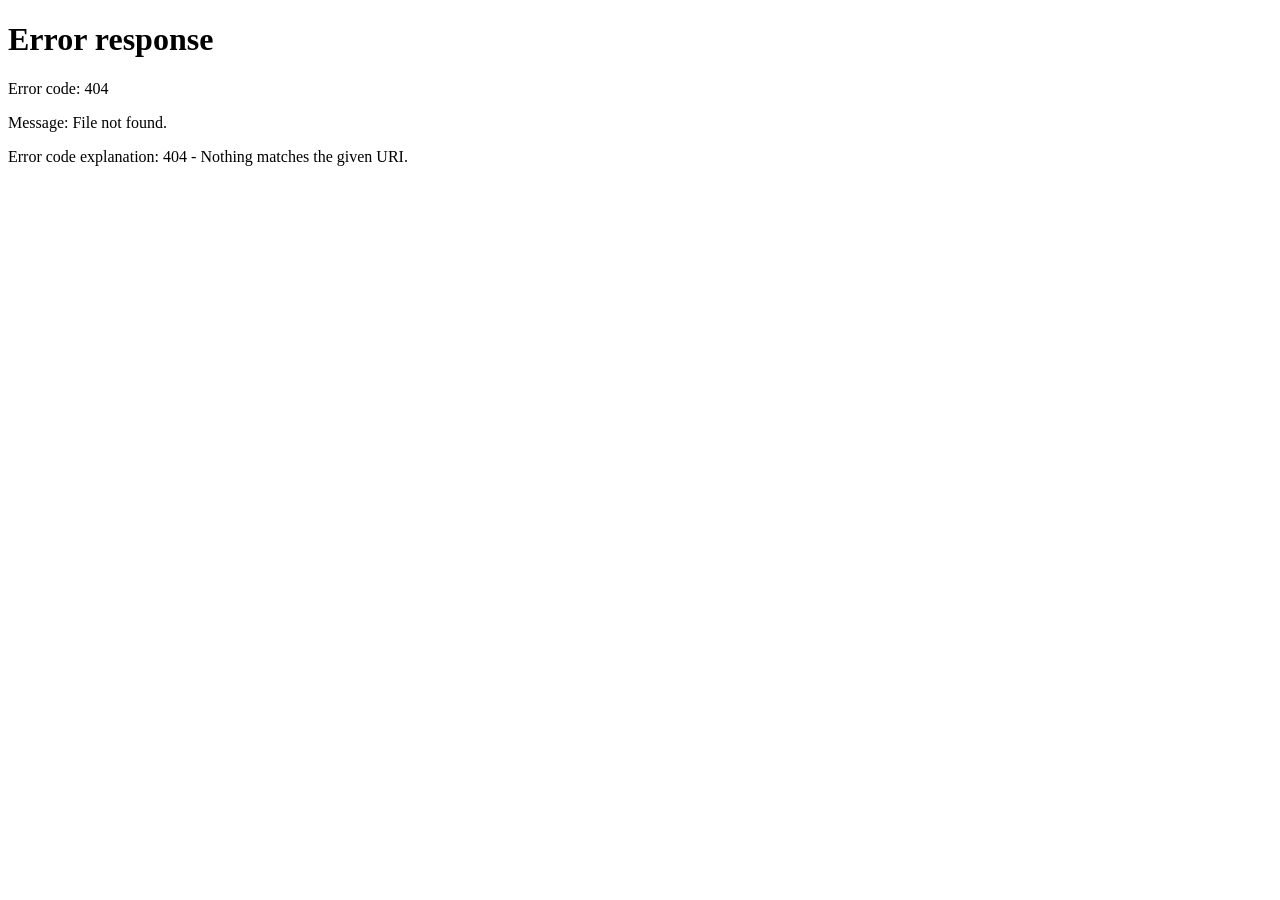
==== index.html @ c20a1fc2 "Add files via upload" ====
<!DOCTYPE html><html lang="en" style="background-color: rgb(15, 32, 24);"><head><meta charset="UTF-8"> <meta name="viewport" content="width=device-width, initial-scale=1.0"> <link rel="icon" type="image/png" href="https://getbizviz.s3.amazonaws.com/icon.png"> <!----> <!----> <!----> <!----> <!----> <!----> <title>Hello Goodies | Custom Gift Hampers for Every Occasion</title> <!----> <meta name="description" content="Discover Hello Goodies – beautifully curated gift hampers for all ages and occasions. We offer customised, corporate, property settlement &amp; return gifts."> <!----> <meta name="url" content="https://smartvcard.com"> <meta name="designer" content="Jeff Baer"> <meta name="Hello Goodies " content="null"> <!----> <!----> <!----> <meta property="og:title" content="Hello Goodies | Custom Gift Hampers for Every Occasion"> <meta property="twitter:title" content="Hello Goodies | Custom Gift Hampers for Every Occasion"> <script>
          "http"==window.location.href.substr(0,4)&&"/"!=window.location.href.slice(-1)&&window.location.replace(window.location.href+"/");
        </script> <!----> <style>
          #body{ font-family: sans-serif; } input[type='range']::-moz-range-track { background: none; } input[type='range']::-moz-range-thumb { -moz-appearance: none; width: 3rem; height: 3rem; border-radius: 100%; border: none; background: #F4D36D; z-index: 3; cursor: pointer; } input[type='range']::-webkit-slider-thumb { -webkit-appearance: none; width: 3rem; height: 3rem; border-radius: 100%; border: none; background: #F4D36D; z-index: 3; cursor: pointer; } .closeBtnColor{ false } .topAction{ false } .action{ color:#fff; filter:invert(1) } .card{ false } .ziacard{ color:#fff !important;padding-top: 20px; } .text{ text-align: center;line-height: 1.5;color:#fff !important }
        </style> <!----><link rel="stylesheet" href="./style.min.css"></head> <body id="body"><div id="modal" style="background-color: rgb(24, 36, 30); visibility: hidden; top: 2rem; opacity: 0;"><div id="closeModal"><a id="close" class="closeBtnColor"><div class="icon"><svg xmlns="http://www.w3.org/2000/svg" viewBox="0 0 24 24" fill="none" stroke="#fff" stroke-width="2" stroke-linecap="round" stroke-linejoin="round"><path d="M18 6L6 18M6 6l12 12"></path></svg></div></a></div> <div id="modalView"><div id="keyInfo"><p class="text">
                Use my public key to send me encrypted messages
              </p> <a download="" target="_blank" id="dlKey" rel="noreferrer" tabindex="-1" style="background-color: rgb(244, 211, 109);" href="./ Arpi Sheth's public key.asc"><div class="icon action"><svg xmlns="http://www.w3.org/2000/svg" width="24" height="24" fill="none" stroke="#fff" stroke-width="2" stroke-linecap="round" stroke-linejoin="round"><path d="M21 15v4a2 2 0 01-2 2H5a2 2 0 01-2-2v-4m4-5l5 5 5-5m-5 5V3"></path></svg></div> <span class="action">Download Key</span></a></div> <div id="copyView"><p class="text">
                Copy and send the URL to share my Business Card
              </p> <button id="copyURL" style="background-color: rgb(244, 211, 109);"><div class="icon action"><svg xmlns="http://www.w3.org/2000/svg" width="24" height="24" fill="none" stroke="#fff" stroke-width="2" stroke-linecap="round" stroke-linejoin="round"><rect x="9" y="9" width="13" height="13" rx="2" ry="2"></rect><path d="M5 15H4a2 2 0 01-2-2V4a2 2 0 012-2h9a2 2 0 012 2v1"></path></svg></div> <span class="action">Copy URL</span></button></div> <div id="qrView"><div id="qr"></div> <h2 class="text">Scan the QR Code</h2> <p class="text">to view my Business Card on another device</p></div></div></div> <header><div id="topActions" style="display: none;"><div><a id="share"><div class="icon topAction"><svg viewBox="0 0 24 24" xmlns="http://www.w3.org/2000/svg" fill-rule="evenodd" clip-rule="evenodd" stroke-linecap="round" stroke-linejoin="round" fill="none" stroke="#fff" stroke-width="2"><circle cx="17" cy="5" r="3"></circle><circle cx="5" cy="12" r="3"></circle><circle cx="17" cy="19" r="3"></circle><path d="M7.59 13.51l6.83 3.98m-.01-10.98l-6.82 3.98"></path></svg></div></a> <a id="showQR"><div class="icon topAction"><svg viewBox="0 0 24 24" xmlns="http://www.w3.org/2000/svg" fill-rule="evenodd" clip-rule="evenodd" stroke-linejoin="round"><g fill="none" stroke="#fff" stroke-width="2"><path d="M4 4h4v4H4zm0 12h4v4H4zM16 4h4v4h-4z"></path><path d="M12 3v15a2 2 0 002 2h4a2 2 0 002-2v-4a2 2 0 00-2-2H3"></path></g><path fill="#fff" d="M15 15h2v2h-2z"></path></svg></div></a></div> <!----></div> <div class="headerImgC"><img id="cover" src="./cover.png" alt="Background Pattern"> <!----></div></header> <main style="background-color: rgb(24, 36, 30); margin-top: 0px;"><div id="profile"><!----> <div id="info"><p class="name text">
                 Arpi Sheth
              </p> <!----> <p class="jobtitle text">
                
              </p> <p class="jobtitle text">
                Hello Goodies - Gift Hampers
              </p></div></div> <p class="bizaddr text">
             Gilles Plains, SA 5086 Australia
          </p> <br> <p class="desc text">
            We create thoughtfully curated gift hampers and boxes for all ages and every occasion. From festive celebrations to personal milestones, our hampers are designed to add a special touch. We also specialise in customised creations, corporate gifting, property settlement or handover hampers, and unique return gifts that leave a lasting impression.
          </p> <div class="actions"><div id="cta"><a id="vcard" rel="noreferrer" download="" target="_blank" aria-label="Save Contact" style="background-color: rgb(244, 211, 109); width: 90%; padding: 1rem 1.5rem;" href="arpisheth.vcf"><div class="icon action"><svg viewBox="0 0 24 24" xmlns="http://www.w3.org/2000/svg" fill-rule="evenodd" clip-rule="evenodd" stroke-linecap="round" stroke-linejoin="round" stroke-miterlimit="2"><path d="M0 0h24v24H0z" fill="none"></path><circle cx="8.5" cy="7" r="4" transform="matrix(.875 0 0 .875 4.563 -.625)" fill="none" stroke="#fff" stroke-width="2.29"></circle><path d="M5 18c0-3.863 3.137-7 7-7s7 3.137 7 7m-7-2v6m3-3l-3 3-3-3" fill="none" stroke="#fff" stroke-width="2"></path></svg></div> <p class="action">Save Contact</p></a></div> <div class="actionsC"><div class="actionBtn"><a href="tel:0433 444 732" target="_blank" rel="noopener noreferrer" aria-label="call" style="background-color: rgb(244, 211, 109);"><div class="icon action"><svg xmlns="http://www.w3.org/2000/svg" viewBox="0 0 24 24" fill="none" stroke="#fff" stroke-width="2" stroke-linecap="round" stroke-linejoin="round"><path d="M22 16.92v3a2 2 0 01-2.18 2 19.79 19.79 0 01-8.63-3.07 19.5 19.5 0 01-6-6 19.79 19.79 0 01-3.07-8.67A2 2 0 014.11 2h3a2 2 0 012 1.72 12.84 12.84 0 00.7 2.81 2 2 0 01-.45 2.11L8.09 9.91a16 16 0 006 6l1.27-1.27a2 2 0 012.11-.45 12.84 12.84 0 002.81.7A2 2 0 0122 16.92z"></path></svg></div></a> <p class="text">
                  Call
                </p></div></div><div class="actionsC"><div class="actionBtn"><a target="_blank" rel="noopener noreferrer" aria-label="whatsApp" href="https://wa.me/+61433444732" style="background-color: rgb(244, 211, 109);"><div class="icon action"><svg viewBox="0 0 24 24" xmlns="http://www.w3.org/2000/svg" fill-rule="evenodd" clip-rule="evenodd" stroke-linejoin="round" stroke-miterlimit="2" fill="#fff"><path d="M2.841 16.664A10.987 10.987 0 014.776 3.725c4.297-4.297 11.273-4.297 15.57 0 4.297 4.297 4.297 11.273 0 15.57-3.522 3.522-8.845 4.157-13.018 1.904l-4.142.784a1.002 1.002 0 01-1.167-1.178l.822-4.141zm1.428 3.078l3.045-.576c.238-.045.483-.002.692.12 3.452 2.024 7.966 1.555 10.926-1.405 3.516-3.516 3.516-9.226 0-12.742s-9.226-3.516-12.742 0a8.992 8.992 0 00-1.432 10.86 1 1 0 01.116.696l-.605 3.047z"></path><path d="M17.5 14.002v1.512a1.01 1.01 0 01-1.006 1.006c-.03 0-.06-.002-.09-.004a9.948 9.948 0 01-4.34-1.544 9.811 9.811 0 01-3.016-3.017 9.944 9.944 0 01-1.544-4.359A1.01 1.01 0 018.505 6.5h1.508a1.01 1.01 0 011.006.865c.063.483.181.957.352 1.413.137.367.049.782-.227 1.061l-.638.638a8.039 8.039 0 003.017 3.017l.638-.639a1.008 1.008 0 011.061-.226c.456.17.93.288 1.413.352.503.071.877.513.865 1.021z" fill-rule="nonzero"></path></svg></div></a> <p class="text">
                  WhatsApp
                </p></div></div><div class="actionsC"><div class="actionBtn"><a href="mailto:hellogoodies28@gmail.com" target="_blank" rel="noopener noreferrer" aria-label="email" style="background-color: rgb(244, 211, 109);"><div class="icon action"><svg xmlns="http://www.w3.org/2000/svg" width="24" height="24" fill="none" stroke="#fff" stroke-width="2" stroke-linecap="round" stroke-linejoin="round"><path d="M4 4h16c1.1 0 2 .9 2 2v12c0 1.1-.9 2-2 2H4c-1.1 0-2-.9-2-2V6c0-1.1.9-2 2-2z"></path><path d="M22 6l-10 7L2 6"></path></svg></div></a> <p class="text">
                  Email
                </p></div></div><div class="actionsC"><div class="actionBtn"><a target="_blank" rel="noopener noreferrer" aria-label="store" href="https://share.google/rR6jhfIlxSs7i5frd" style="background-color: rgb(244, 211, 109);"><div class="icon action"><svg xmlns="http://www.w3.org/2000/svg" fill="#fff" viewBox="0 0 24 24"><path d="M19.148 2.971A2.008 2.008 0 0017.434 2H6.566c-.698 0-1.355.372-1.714.971L2.143 7.485A.995.995 0 002 8a3.97 3.97 0 001 2.618V19c0 1.103.897 2 2 2h14c1.103 0 2-.897 2-2v-8.382A3.97 3.97 0 0022 8a.995.995 0 00-.143-.515l-2.709-4.514zm.836 5.28A2.003 2.003 0 0118 10c-1.103 0-2-.897-2-2 0-.068-.025-.128-.039-.192l.02-.004L15.22 4h2.214l2.55 4.251zM10.819 4h2.361l.813 4.065C13.958 9.137 13.08 10 12 10s-1.958-.863-1.993-1.935L10.819 4zM6.566 4H8.78l-.76 3.804.02.004C8.025 7.872 8 7.932 8 8c0 1.103-.897 2-2 2a2.003 2.003 0 01-1.984-1.749L6.566 4zM10 19v-3h4v3h-4zm6 0v-3c0-1.103-.897-2-2-2h-4c-1.103 0-2 .897-2 2v3H5v-7.142c.321.083.652.142 1 .142a3.99 3.99 0 003-1.357c.733.832 1.807 1.357 3 1.357s2.267-.525 3-1.357A3.99 3.99 0 0018 12c.348 0 .679-.059 1-.142V19h-3z"></path></svg></div></a> <p class="text">
                  Store
                </p></div></div><div class="actionsC"><div class="actionBtn"><a href="SMS:04333444732" target="_blank" rel="noopener noreferrer" aria-label="SMS" style="background-color: rgb(244, 211, 109);"><div class="icon action"><svg version="1.1" id="Layer_1" xmlns="http://www.w3.org/2000/svg" x="0" y="0" viewBox="0 0 512 512" xml:space="preserve"><style>.st0Unique{fill:#fff!important}</style><path class="st0Unique" d="M486.1 164.3c-.2-24.4-16.9-39.5-41.3-39.9-15-.3-30.1-.9-45 .2-11.4.8-14.2-3.6-13.4-13.9.7-9.4.4-18.9-.1-28.3-1-21.2-16.9-37.6-38.1-37.7-94-.4-188-.4-282.1 0-21.8.1-38.2 16.9-38.3 38.7-.4 60.5-.3 121.1.1 181.6.1 17.8 11.6 33.2 28.7 36.6 9.9 2 10.8 6.6 10.7 14.8-.4 21.2-.2 42.5-.2 66.1 5.2-3.4 8.3-5.3 11.3-7.4 28.5-21.3 56.7-43 85.8-63.7 6.5-4.6 15.4-7.7 23.2-7.8 51.5-.7 103.1-.2 154.6-.4 29.5-.1 44.3-15 44.5-44.4.2-27.9-.2-55.8.4-83.7.1-3.8 3.9-10.6 6.3-10.8 17-.9 34.1-.5 52-.5v179.8h-38.8v39.3c-16.3-12.2-30-22.9-44.4-32.8-4.9-3.4-11.5-6.2-17.4-6.3-49.8-.5-99.6-.4-149.4-.2-3.8 0-8.3 0-11.1 2-13.2 9.3-25.9 19.4-38.7 29.1.1 1.4.2 2.8.3 4.1 8.9 1.4 17.7 4.1 26.6 4.1 51.5.4 103.1-.1 154.6.5 7.8.1 16.8 3.3 23.2 7.9 24.2 17 47.5 35.3 71.3 53.1 7.4 5.6 14.9 10.9 24.7 18.1v-15.2c0-18 .3-36-.1-54-.1-6.6 1.8-9.5 8.9-11.1 19.5-4.4 31.1-18.4 31.3-38.7.3-59.8.5-119.5-.1-179.2zm-139.7 95.1c0 .8-.5 1.6-1.6 4.5H240.7c-23.6 0-47.2-.4-70.8.2-5.9.2-12.5 2.4-17.5 5.9-14.4 9.8-28.1 20.7-44.5 33v-38.6H68.3c-.4-4.8-1.1-8.4-1.1-12.1-.1-51.9.2-103.8-.3-155.7C66.9 87 69.6 84 79.3 84c85.3.4 170.7.2 256.1.1 6.6 0 11.6.4 11.5 9.3-.5 55.4-.4 110.7-.5 166z"></path><circle class="st0Unique" cx="141.7" cy="175.8" r="22"></circle><circle class="st0Unique" cx="216.3" cy="175.8" r="22"></circle><circle class="st0Unique" cx="290.9" cy="175.8" r="22"></circle></svg></div></a> <p class="text">
                  SMS
                </p></div></div></div> <div><div class="actions secondary"><div class="actionsC"><div class="actionBtn secBtn"><a target="_blank" rel="noopener noreferrer" aria-label="instagram" style="background: rgb(64, 93, 230);"><div class="icon"><svg xmlns="http://www.w3.org/2000/svg" fill="#fff" viewBox="0 0 24 24"><path d="M11.999 7.377a4.623 4.623 0 100 9.248 4.623 4.623 0 000-9.248zm0 7.627a3.004 3.004 0 110-6.008 3.004 3.004 0 010 6.008z"></path><circle cx="16.806" cy="7.207" r="1.078"></circle><path d="M20.533 6.111A4.605 4.605 0 0017.9 3.479a6.606 6.606 0 00-2.186-.42c-.963-.042-1.268-.054-3.71-.054s-2.755 0-3.71.054a6.554 6.554 0 00-2.184.42 4.6 4.6 0 00-2.633 2.632 6.585 6.585 0 00-.419 2.186c-.043.962-.056 1.267-.056 3.71 0 2.442 0 2.753.056 3.71.015.748.156 1.486.419 2.187a4.61 4.61 0 002.634 2.632 6.584 6.584 0 002.185.45c.963.042 1.268.055 3.71.055s2.755 0 3.71-.055a6.615 6.615 0 002.186-.419 4.613 4.613 0 002.633-2.633c.263-.7.404-1.438.419-2.186.043-.962.056-1.267.056-3.71s0-2.753-.056-3.71a6.581 6.581 0 00-.421-2.217zm-1.218 9.532a5.043 5.043 0 01-.311 1.688 2.987 2.987 0 01-1.712 1.711 4.985 4.985 0 01-1.67.311c-.95.044-1.218.055-3.654.055-2.438 0-2.687 0-3.655-.055a4.96 4.96 0 01-1.669-.311 2.985 2.985 0 01-1.719-1.711 5.08 5.08 0 01-.311-1.669c-.043-.95-.053-1.218-.053-3.654 0-2.437 0-2.686.053-3.655a5.038 5.038 0 01.311-1.687c.305-.789.93-1.41 1.719-1.712a5.01 5.01 0 011.669-.311c.951-.043 1.218-.055 3.655-.055s2.687 0 3.654.055a4.96 4.96 0 011.67.311 2.991 2.991 0 011.712 1.712 5.08 5.08 0 01.311 1.669c.043.951.054 1.218.054 3.655 0 2.436 0 2.698-.043 3.654h-.011z"></path></svg></div></a></div></div><div class="actionsC"><div class="actionBtn secBtn"><a target="_blank" rel="noopener noreferrer" aria-label="facebook" style="background: rgb(24, 119, 242);"><div class="icon"><svg xmlns="http://www.w3.org/2000/svg" fill="#fff" viewBox="0 0 24 24"><path d="M12.001 2.002c-5.522 0-9.999 4.477-9.999 9.999 0 4.99 3.656 9.126 8.437 9.879v-6.988h-2.54v-2.891h2.54V9.798c0-2.508 1.493-3.891 3.776-3.891 1.094 0 2.24.195 2.24.195v2.459h-1.264c-1.24 0-1.628.772-1.628 1.563v1.875h2.771l-.443 2.891h-2.328v6.988C18.344 21.129 22 16.992 22 12.001c0-5.522-4.477-9.999-9.999-9.999z"></path></svg></div></a></div></div></div></div> <div class="attachments"><h2 class="section text"></h2> </div></main> <footer class="text" style="background-color: rgb(24, 36, 30);">
          Created with
          <a href="
            https://smartvcard.com" target="_blank" rel="noopener noreferrer" class="text">SMART vCARD</a></footer><script src="./qrcode.min.js"></script><script>let m=document.getElementById("modal"),c=document.getElementById("close"),ki=document.getElementById("keyInfo"),cv=document.getElementById("copyView"),curl=document.getElementById("copyURL"),qrv=document.getElementById("qrView"),qr=document.getElementById("qr"),s=document.getElementById("share"),sqr=document.getElementById("showQR"),sk=document.getElementById("showKey");function tC(e){"2rem"==e.style.top?(e.style.visibility="visible",e.style.top="0px",e.style.opacity=1):(e.style.top="2rem",e.style.opacity=0,setTimeout(()=>{e.style.visibility="hidden"},200))}function dN(e){e.style.display="none"}window.addEventListener("load",()=>{document.querySelector("#topActions").style.display="flex",qr.innerHTML=new QRCode({content:window.location.href,container:"svg-viewbox",join:!0,ecl:"L",padding:0}).svg()}),navigator.canShare?s.addEventListener("click",()=>{navigator.share({title:document.title,text:"You can view my Digital Business Card here:",url:window.location.href})}):s.addEventListener("click",()=>{tC(m),cv.style.display="flex",dN(qrv),ki&&dN(ki)}),sqr.addEventListener("click",()=>{tC(m),qrv.style.display="block",dN(cv),ki&&dN(ki)}),sk&&sk.addEventListener("click",()=>{tC(m),ki&&(ki.style.display="flex"),dN(cv),dN(qrv)}),c.addEventListener("click",()=>tC(m)),curl.addEventListener("click",async()=>{let e=curl.querySelectorAll(".action")[1];await navigator.clipboard.writeText(window.location.href).then(t=>{e.innerText="Copied",setTimeout(()=>{e.innerText="Copy URL"},1e3)})});</script><script>let pC=document.querySelectorAll(".pCtrl"),pP=document.querySelectorAll(".playPause"),srcs=document.querySelectorAll(".source");srcs.forEach(e=>{e.style.pointerEvents="none",e.removeAttribute("controls")}),pC.forEach((e,l)=>{e.style.display="flex";let r=e.querySelector(".currentTime"),s=e.querySelector(".seekBar"),t=e.querySelector(".playPause"),a=t.querySelector(".play"),c=t.querySelector(".pause");srcs[l].addEventListener("timeupdate",()=>{let e=srcs[l].currentTime,t=100/srcs[l].duration*e;s.value=t,100==t&&(s.value=0,a.style.display="block",c.style.display="none");let o=Math.floor(e/60),y=Math.floor(e%60);o.toString().length<2&&(o="0"+o),y.toString().length<2&&(y="0"+y),r.value=o+":"+y}),s.addEventListener("change",()=>{srcs[l].currentTime=srcs[l].duration*(parseInt(s.value)/100)}),t.addEventListener("click",()=>{srcs[l].paused?(srcs.forEach((e,r)=>{l!=r&&(e.paused||e.pause())}),pP.forEach((e,l)=>{let r=e.querySelector(".play"),s=e.querySelector(".pause");r.style.display="block",s.style.display="none"}),srcs[l].play(),a.style.display="none",c.style.display="block"):(srcs[l].pause(),c.style.display="none",a.style.display="block")})});</script></body></html>
---- style.min.css ----
body {
  margin: 0 auto;
  width: 100%;
  padding: 0;
  max-width: 30rem;
  color: #fff;
  position: relative;
}
#modal {
  position: absolute;
  z-index: 1;
  width: 100%;
  bottom: 0;
  -webkit-transition: top 0.2s ease-out, opacity 0.1s ease-out;
  transition: top 0.2s ease-out, opacity 0.1s ease-out;
  -webkit-transform: translateZ(0);
  transform: translateZ(0);
}
#closeModal {
  display: -webkit-box;
  display: -ms-flexbox;
  display: flex;
  -webkit-box-pack: end;
  -ms-flex-pack: end;
  justify-content: flex-end;
  margin: 1rem 1rem 0 0;
}
#close {
  padding: 0.75rem;
  cursor: pointer;
  line-height: 0;
}
.icon {
  width: 1.5rem;
  height: 1.5rem;
}
#modalView,
#copyView,
#qrView,
#keyInfo {
  display: -webkit-box;
  display: -ms-flexbox;
  display: flex;
  -webkit-box-orient: vertical;
  -webkit-box-direction: normal;
  -ms-flex-direction: column;
  flex-direction: column;
  -webkit-box-align: center;
  -ms-flex-align: center;
  align-items: center;
}
#copyView p,
#keyInfo p {
  margin: 1rem 2em 2rem;
  text-align: center;
}
#copyURL,
#dlKey {
  display: -webkit-inline-box;
  display: -ms-inline-flexbox;
  display: inline-flex;
  -webkit-box-align: center;
  -ms-flex-align: center;
  align-items: center;
  border-radius: 5rem;
  padding: 0.75rem 1.5rem;
  border: none;
  outline: none;
  cursor: pointer;
}
#copyURL span,
#dlKey span {
  margin-left: 0.5rem;
}
#qrView h2,
#qrView p {
  margin: 0 2rem 0.5rem;
}
#qr {
  margin: 1rem 2rem 2rem;
  padding: 2rem;
  background: #fff;
  border-radius: 0.5rem;
}
header {
  display: -webkit-box;
  display: -ms-flexbox;
  display: flex;
  -webkit-box-align: center;
  -ms-flex-align: center;
  align-items: center;
  -webkit-box-pack: center;
  -ms-flex-pack: center;
  justify-content: center;
  position: relative;
  padding: 6rem 3rem;
  -webkit-box-sizing: border-box;
  box-sizing: border-box;
  padding-bottom: 0;
}
#logo {
  max-height: 6rem;
  text-align: center;
  color: gray;
  pointer-events: none;
  -webkit-user-select: none;
  -moz-user-select: none;
  -ms-user-select: none;
  user-select: none;
}
#topActions {
  -webkit-box-orient: horizontal;
  -webkit-box-direction: reverse;
  -ms-flex-direction: row-reverse;
  flex-direction: row-reverse;
  -webkit-box-pack: justify;
  -ms-flex-pack: justify;
  justify-content: space-between;
  position: absolute;
  left: 1rem;
  right: 0;
  top: 1rem;
}
#topActions > div {
  display: -webkit-box;
  display: -ms-flexbox;
  display: flex;
}
#topActions a {
  padding: 0.75rem;
  cursor: pointer;
  border-radius: 100%;
  line-height: 0;
  margin-right: 1rem;
}
main {
  padding: 1rem;
}
#profile {
  display: -webkit-box;
  display: -ms-flexbox;
  display: flex;
  -webkit-box-orient: vertical;
  -webkit-box-direction: normal;
  -ms-flex-direction: column;
  flex-direction: column;
  -webkit-box-align: center;
  -ms-flex-align: center;
  align-items: center;
}
#profile img {
  width: 7rem;
  height: 7rem;
  border-radius: 100%;
  text-align: center;
  pointer-events: none;
  -webkit-user-select: none;
  -moz-user-select: none;
  -ms-user-select: none;
  user-select: none;
  margin-top: -4.5rem;
  width: 10rem;
  height: 10rem;
  border-radius: 100%;
  box-sizing: content-box;
  pointer-events: none;
  user-select: none;
  margin-top: -6rem;
  /* z-index: 9999; */
}
#info {
  display: -webkit-box;
  display: -ms-flexbox;
  display: flex;
  -webkit-box-orient: vertical;
  -webkit-box-direction: normal;
  -ms-flex-direction: column;
  flex-direction: column;
  -webkit-box-pack: center;
  -ms-flex-pack: center;
  justify-content: center;
  -webkit-box-align: center;
  -ms-flex-align: center;
  align-items: center;
  margin-top: 1rem;
  line-height: 1.25;
  word-break: break-word;
}
.name {
  font-weight: bold;
  font-size: 1.25rem;
  margin: 0;
}
.jobtitle {
  font-size: 1rem;
  margin: 0.25rem 0 0.25rem 0;
}
.desc,
.textC {
  font-size: 0.875rem;
  white-space: pre-line;
  line-height: 1.5;
  /* margin: 1rem; */
        margin: -2rem 1rem 1rem 1rem;
}
.textC {
  font-size: 1rem;
  margin: 2rem 1rem;
        margin: -2rem 1rem 1rem 1rem;
}
.actions {
  margin-top: 2rem;
  display: -webkit-box;
  display: -ms-flexbox;
  display: flex;
  -ms-flex-wrap: wrap;
  flex-wrap: wrap;
  -webkit-box-pack: center;
  -ms-flex-pack: center;
  justify-content: center;
}
.actionsC {
  width: 33.33%;
}
.actionBtn {
  padding: 0.5rem;
  display: -webkit-box;
  display: -ms-flexbox;
  display: flex;
  -webkit-box-orient: vertical;
  -webkit-box-direction: normal;
  -ms-flex-direction: column;
  flex-direction: column;
  -webkit-box-align: center;
  -ms-flex-align: center;
  align-items: center;
  -webkit-box-pack: center;
  -ms-flex-pack: center;
  justify-content: center;
}
.actionBtn a {
  border-radius: 100%;
  padding: 0.75rem;
  line-height: 0;
}
.actionBtn p {
  margin: 0.5rem 0 0;
  font-size: 0.875rem;
}
.secondary {
  margin-top: 1.25rem;
}
.secBtn {
  padding: 1rem;
}
a {
  text-decoration: none;
  -webkit-user-select: none;
  -moz-user-select: none;
  -ms-user-select: none;
  user-select: none;
}
#cta {
  display: -webkit-box;
  display: -ms-flexbox;
  display: flex;
  -webkit-box-pack: center;
  -ms-flex-pack: center;
  justify-content: center;
  width: 90%;
}
#vcard {
  display: -webkit-box;
  display: -ms-flexbox;
  display: flex;
  -webkit-box-align: center;
  -ms-flex-align: center;
  align-items: center;
  justify-content: center;
  border-radius: 5rem;
  /* margin-top: 1.5rem; */
  margin-bottom: 1.5rem;
  padding: 0.75rem 1.5rem;
  cursor: pointer;
  line-height: 0;
}
#vcard .icon {
  margin-right: 0.5rem;
}
#vcard p {
  margin: 0;
}
.attachments {
  /* margin-top: 1.5rem; */
  display: -webkit-box;
  display: -ms-flexbox;
  display: flex;
  -webkit-box-orient: vertical;
  -webkit-box-direction: normal;
  -ms-flex-direction: column;
  flex-direction: column;
  -webkit-box-pack: center;
  -ms-flex-pack: center;
  justify-content: center;
}
.section {
  font-weight: bold;
  text-align: center;
  font-size: 1.5rem;
  margin: 3rem 1rem 1rem;
}
.content {
  overflow: hidden;
  border-radius: 0.5rem;
  margin-top: 1rem;
}
.content img {
  display: block;
  pointer-events: none;
  -webkit-user-select: none;
  -moz-user-select: none;
  -ms-user-select: none;
  user-select: none;
  width: 100%;
}
.embedded {
  position: relative;
  padding-top: 56.25%;
  padding-bottom: 2%;
}
.embedded iframe {
  position: absolute;
  padding-bottom: 2%;
  top: 0;
  left: 0;
  width: 100%;
  height: 100%;
}
.music,
.video {
  width: 100%;
}
.mediaC {
  display: -webkit-box;
  display: -ms-flexbox;
  display: flex;
  -webkit-box-orient: vertical;
  -webkit-box-direction: normal;
  -ms-flex-direction: column;
  flex-direction: column;
  -webkit-box-pack: space-evenly;
  -ms-flex-pack: space-evenly;
  justify-content: space-evenly;
  -webkit-box-align: center;
  -ms-flex-align: center;
  align-items: center;
}
video {
  width: 100%;
}
.controls {
  /* padding: 2rem 1rem; */
  font-size: 0.875rem;
  text-align: center;
  width: 100%;
  -webkit-box-sizing: border-box;
  box-sizing: border-box;
}
.pd2 {
  padding: 2rem 1rem !important;
}
.prodInfo .desc {
  margin: -1rem 0 0;
}
.price {
  margin: 2rem 0 0;
  font-size: 1.25rem;
  font-weight: bold;
}
.label {
  display: inline-block;
  font-size: 1rem;
  margin-top: 1rem;
  border-radius: 5rem;
  letter-spacing: 1px;
  padding: 0.75rem 1.5rem;
}
.label p {
  margin: 0;
}
.title {
  font-size: 1.125rem;
  font-weight: bold;
  margin: 0 0 0.5rem;
}
.mediaInfo {
  margin: 0;
}
.pCtrl,
.docDl {
  display: none;
  -webkit-box-orient: vertical;
  -webkit-box-direction: normal;
  -ms-flex-direction: column;
  flex-direction: column;
  -webkit-box-align: center;
  -ms-flex-align: center;
  align-items: center;
  width: 100%;
  padding-bottom: 15px;
}
.docDl {
  display: -webkit-box;
  display: -ms-flexbox;
  display: flex;
}
.seekBar {
  width: 100%;
  height: 0.5rem;
  margin-top: 2rem;
  border-radius: 5rem;
  background: #adb5bd;
  -webkit-appearance: none;
  -moz-appearance: none;
  appearance: none;
  cursor: pointer;
  padding-bottom: 15px;
}
.playPause,
.dlBtn {
  margin: 2rem 0.5rem 0;
  padding: 0.75rem;
  border-radius: 5rem;
  line-height: 0;
  cursor: pointer;
}
.pause {
  display: none;
}
footer {
  padding: 2.5rem 1.5rem 2rem;
  font-size: 0.75rem;
}
footer a {
  text-decoration: underline;
  color: inherit;
}


.pronouns{display:block;font-size:.9rem;opacity:.8;font-weight:normal;margin:0 0 .5rem}

.bizaddr {
  font-size: 0.8rem;
  opacity: 0.6;
  margin-top: 0px !important;
}


header {
  display: flex;
  align-items: center;
  justify-content: center;
  position: relative;
  padding: 2rem 3rem;
  padding: 4rem 0rem;
  box-sizing: border-box;
  padding-bottom: 0;
  padding-bottom: 0
}


 .headerImgC {
  display: grid;
  grid-template-columns: auto;
  grid-template-rows: auto;
  height: 100%;
  overflow: hidden;
}
#cover {
  position: relative;
  z-index: -1;
  grid-column: 1;
  grid-row: 1;
  width: 100%;
  height: 20rem;
  object-position: top center;
  object-fit: cover;
}
#logo {
  max-height: 6rem;
  pointer-events: none;
  user-select: none;
  grid-column: 1;
  grid-row: 1;
  align-self: center;
  justify-self: center;
}
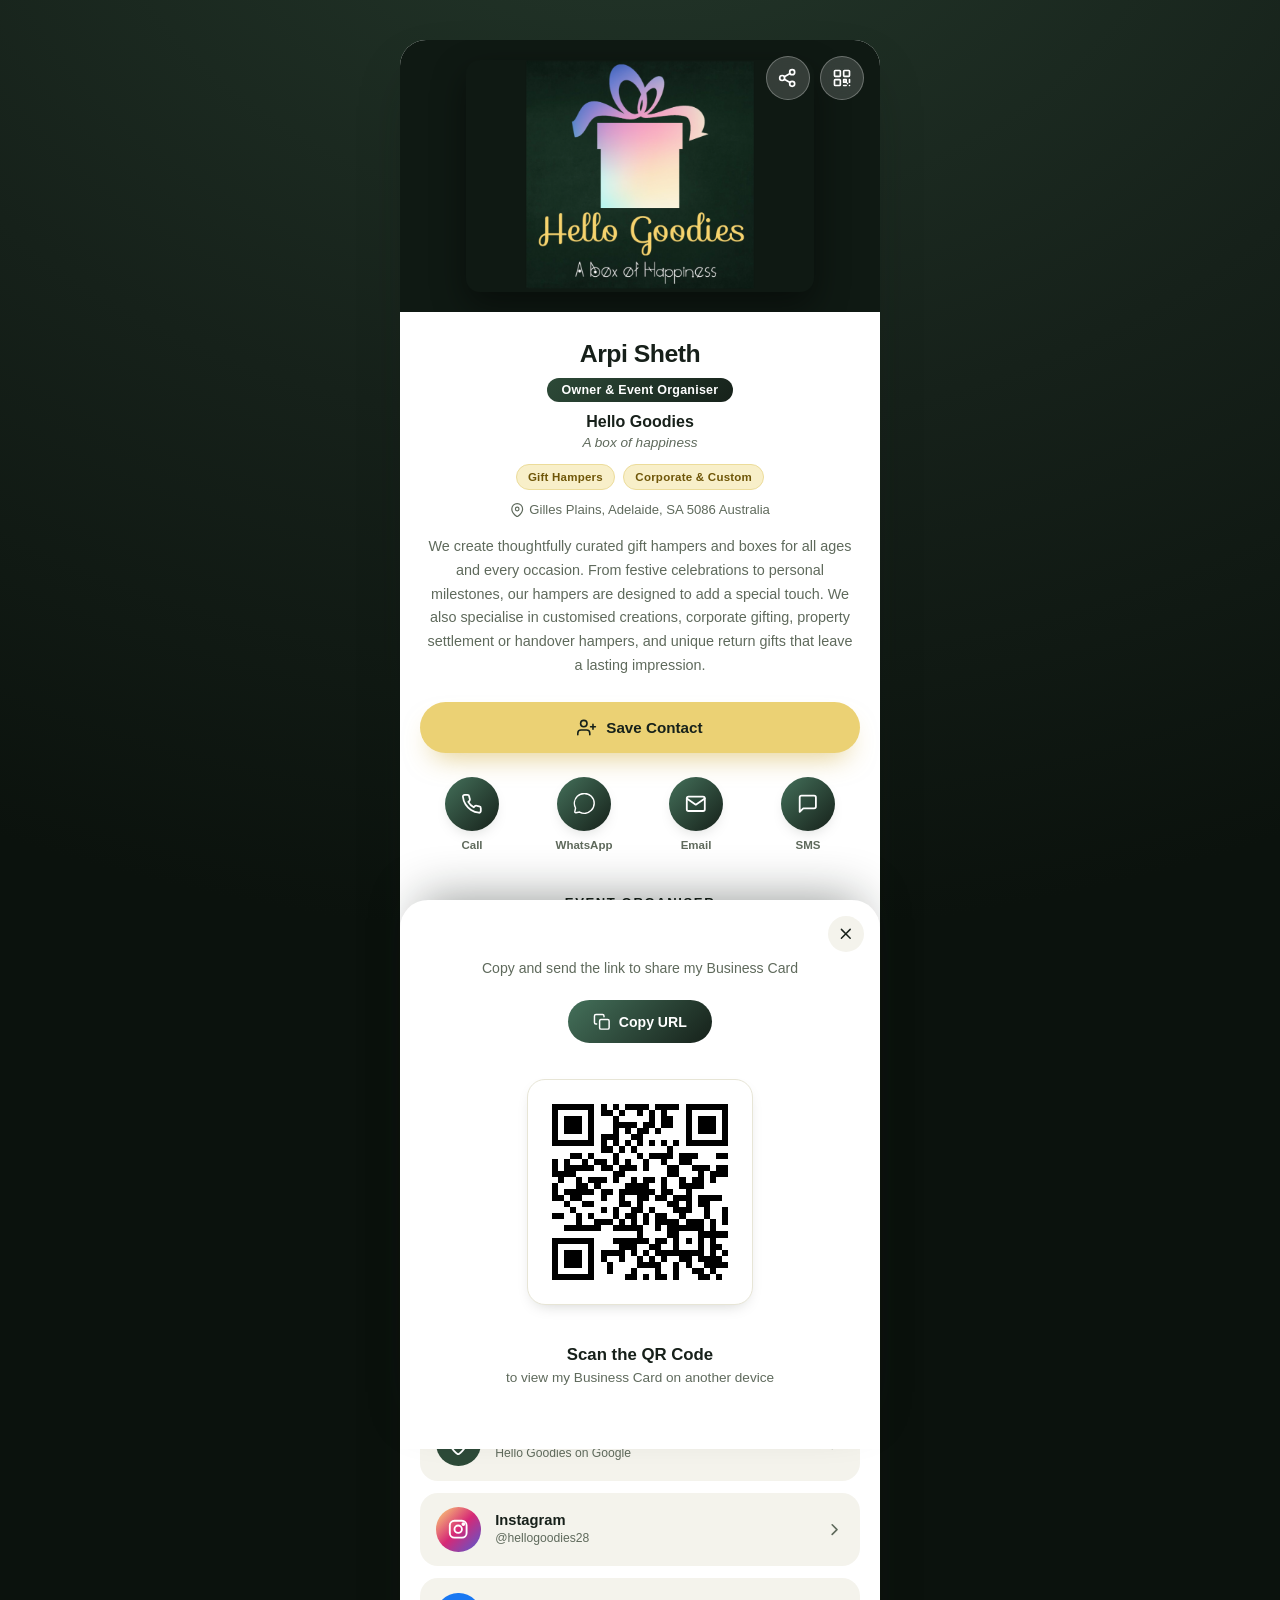
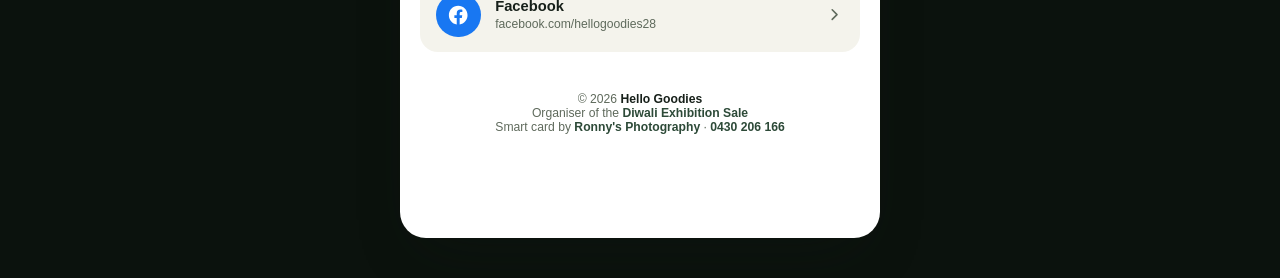
==== commit edfd1286: "Add files via upload" ====
--- a/index.html
+++ b/index.html
@@ -1,32 +1,181 @@
-<!DOCTYPE html><html lang="en" style="background-color: rgb(15, 32, 24);"><head><meta charset="UTF-8"> <meta name="viewport" content="width=device-width, initial-scale=1.0"> <link rel="icon" type="image/png" href="https://getbizviz.s3.amazonaws.com/icon.png"> <!----> <!----> <!----> <!----> <!----> <!----> <title>Hello Goodies | Custom Gift Hampers for Every Occasion</title> <!----> <meta name="description" content="Discover Hello Goodies – beautifully curated gift hampers for all ages and occasions. We offer customised, corporate, property settlement &amp; return gifts."> <!----> <meta name="url" content="https://smartvcard.com"> <meta name="designer" content="Jeff Baer"> <meta name="Hello Goodies " content="null"> <!----> <!----> <!----> <meta property="og:title" content="Hello Goodies | Custom Gift Hampers for Every Occasion"> <meta property="twitter:title" content="Hello Goodies | Custom Gift Hampers for Every Occasion"> <script>
-          "http"==window.location.href.substr(0,4)&&"/"!=window.location.href.slice(-1)&&window.location.replace(window.location.href+"/");
-        </script> <!----> <style>
-          #body{ font-family: sans-serif; } input[type='range']::-moz-range-track { background: none; } input[type='range']::-moz-range-thumb { -moz-appearance: none; width: 3rem; height: 3rem; border-radius: 100%; border: none; background: #F4D36D; z-index: 3; cursor: pointer; } input[type='range']::-webkit-slider-thumb { -webkit-appearance: none; width: 3rem; height: 3rem; border-radius: 100%; border: none; background: #F4D36D; z-index: 3; cursor: pointer; } .closeBtnColor{ false } .topAction{ false } .action{ color:#fff; filter:invert(1) } .card{ false } .ziacard{ color:#fff !important;padding-top: 20px; } .text{ text-align: center;line-height: 1.5;color:#fff !important }
-        </style> <!----><link rel="stylesheet" href="./style.min.css"></head> <body id="body"><div id="modal" style="background-color: rgb(24, 36, 30); visibility: hidden; top: 2rem; opacity: 0;"><div id="closeModal"><a id="close" class="closeBtnColor"><div class="icon"><svg xmlns="http://www.w3.org/2000/svg" viewBox="0 0 24 24" fill="none" stroke="#fff" stroke-width="2" stroke-linecap="round" stroke-linejoin="round"><path d="M18 6L6 18M6 6l12 12"></path></svg></div></a></div> <div id="modalView"><div id="keyInfo"><p class="text">
-                Use my public key to send me encrypted messages
-              </p> <a download="" target="_blank" id="dlKey" rel="noreferrer" tabindex="-1" style="background-color: rgb(244, 211, 109);" href="./ Arpi Sheth's public key.asc"><div class="icon action"><svg xmlns="http://www.w3.org/2000/svg" width="24" height="24" fill="none" stroke="#fff" stroke-width="2" stroke-linecap="round" stroke-linejoin="round"><path d="M21 15v4a2 2 0 01-2 2H5a2 2 0 01-2-2v-4m4-5l5 5 5-5m-5 5V3"></path></svg></div> <span class="action">Download Key</span></a></div> <div id="copyView"><p class="text">
-                Copy and send the URL to share my Business Card
-              </p> <button id="copyURL" style="background-color: rgb(244, 211, 109);"><div class="icon action"><svg xmlns="http://www.w3.org/2000/svg" width="24" height="24" fill="none" stroke="#fff" stroke-width="2" stroke-linecap="round" stroke-linejoin="round"><rect x="9" y="9" width="13" height="13" rx="2" ry="2"></rect><path d="M5 15H4a2 2 0 01-2-2V4a2 2 0 012-2h9a2 2 0 012 2v1"></path></svg></div> <span class="action">Copy URL</span></button></div> <div id="qrView"><div id="qr"></div> <h2 class="text">Scan the QR Code</h2> <p class="text">to view my Business Card on another device</p></div></div></div> <header><div id="topActions" style="display: none;"><div><a id="share"><div class="icon topAction"><svg viewBox="0 0 24 24" xmlns="http://www.w3.org/2000/svg" fill-rule="evenodd" clip-rule="evenodd" stroke-linecap="round" stroke-linejoin="round" fill="none" stroke="#fff" stroke-width="2"><circle cx="17" cy="5" r="3"></circle><circle cx="5" cy="12" r="3"></circle><circle cx="17" cy="19" r="3"></circle><path d="M7.59 13.51l6.83 3.98m-.01-10.98l-6.82 3.98"></path></svg></div></a> <a id="showQR"><div class="icon topAction"><svg viewBox="0 0 24 24" xmlns="http://www.w3.org/2000/svg" fill-rule="evenodd" clip-rule="evenodd" stroke-linejoin="round"><g fill="none" stroke="#fff" stroke-width="2"><path d="M4 4h4v4H4zm0 12h4v4H4zM16 4h4v4h-4z"></path><path d="M12 3v15a2 2 0 002 2h4a2 2 0 002-2v-4a2 2 0 00-2-2H3"></path></g><path fill="#fff" d="M15 15h2v2h-2z"></path></svg></div></a></div> <!----></div> <div class="headerImgC"><img id="cover" src="./cover.png" alt="Background Pattern"> <!----></div></header> <main style="background-color: rgb(24, 36, 30); margin-top: 0px;"><div id="profile"><!----> <div id="info"><p class="name text">
-                 Arpi Sheth
-              </p> <!----> <p class="jobtitle text">
-                
-              </p> <p class="jobtitle text">
-                Hello Goodies - Gift Hampers
-              </p></div></div> <p class="bizaddr text">
-             Gilles Plains, SA 5086 Australia
-          </p> <br> <p class="desc text">
-            We create thoughtfully curated gift hampers and boxes for all ages and every occasion. From festive celebrations to personal milestones, our hampers are designed to add a special touch. We also specialise in customised creations, corporate gifting, property settlement or handover hampers, and unique return gifts that leave a lasting impression.
-          </p> <div class="actions"><div id="cta"><a id="vcard" rel="noreferrer" download="" target="_blank" aria-label="Save Contact" style="background-color: rgb(244, 211, 109); width: 90%; padding: 1rem 1.5rem;" href="arpisheth.vcf"><div class="icon action"><svg viewBox="0 0 24 24" xmlns="http://www.w3.org/2000/svg" fill-rule="evenodd" clip-rule="evenodd" stroke-linecap="round" stroke-linejoin="round" stroke-miterlimit="2"><path d="M0 0h24v24H0z" fill="none"></path><circle cx="8.5" cy="7" r="4" transform="matrix(.875 0 0 .875 4.563 -.625)" fill="none" stroke="#fff" stroke-width="2.29"></circle><path d="M5 18c0-3.863 3.137-7 7-7s7 3.137 7 7m-7-2v6m3-3l-3 3-3-3" fill="none" stroke="#fff" stroke-width="2"></path></svg></div> <p class="action">Save Contact</p></a></div> <div class="actionsC"><div class="actionBtn"><a href="tel:0433 444 732" target="_blank" rel="noopener noreferrer" aria-label="call" style="background-color: rgb(244, 211, 109);"><div class="icon action"><svg xmlns="http://www.w3.org/2000/svg" viewBox="0 0 24 24" fill="none" stroke="#fff" stroke-width="2" stroke-linecap="round" stroke-linejoin="round"><path d="M22 16.92v3a2 2 0 01-2.18 2 19.79 19.79 0 01-8.63-3.07 19.5 19.5 0 01-6-6 19.79 19.79 0 01-3.07-8.67A2 2 0 014.11 2h3a2 2 0 012 1.72 12.84 12.84 0 00.7 2.81 2 2 0 01-.45 2.11L8.09 9.91a16 16 0 006 6l1.27-1.27a2 2 0 012.11-.45 12.84 12.84 0 002.81.7A2 2 0 0122 16.92z"></path></svg></div></a> <p class="text">
-                  Call
-                </p></div></div><div class="actionsC"><div class="actionBtn"><a target="_blank" rel="noopener noreferrer" aria-label="whatsApp" href="https://wa.me/+61433444732" style="background-color: rgb(244, 211, 109);"><div class="icon action"><svg viewBox="0 0 24 24" xmlns="http://www.w3.org/2000/svg" fill-rule="evenodd" clip-rule="evenodd" stroke-linejoin="round" stroke-miterlimit="2" fill="#fff"><path d="M2.841 16.664A10.987 10.987 0 014.776 3.725c4.297-4.297 11.273-4.297 15.57 0 4.297 4.297 4.297 11.273 0 15.57-3.522 3.522-8.845 4.157-13.018 1.904l-4.142.784a1.002 1.002 0 01-1.167-1.178l.822-4.141zm1.428 3.078l3.045-.576c.238-.045.483-.002.692.12 3.452 2.024 7.966 1.555 10.926-1.405 3.516-3.516 3.516-9.226 0-12.742s-9.226-3.516-12.742 0a8.992 8.992 0 00-1.432 10.86 1 1 0 01.116.696l-.605 3.047z"></path><path d="M17.5 14.002v1.512a1.01 1.01 0 01-1.006 1.006c-.03 0-.06-.002-.09-.004a9.948 9.948 0 01-4.34-1.544 9.811 9.811 0 01-3.016-3.017 9.944 9.944 0 01-1.544-4.359A1.01 1.01 0 018.505 6.5h1.508a1.01 1.01 0 011.006.865c.063.483.181.957.352 1.413.137.367.049.782-.227 1.061l-.638.638a8.039 8.039 0 003.017 3.017l.638-.639a1.008 1.008 0 011.061-.226c.456.17.93.288 1.413.352.503.071.877.513.865 1.021z" fill-rule="nonzero"></path></svg></div></a> <p class="text">
-                  WhatsApp
-                </p></div></div><div class="actionsC"><div class="actionBtn"><a href="mailto:hellogoodies28@gmail.com" target="_blank" rel="noopener noreferrer" aria-label="email" style="background-color: rgb(244, 211, 109);"><div class="icon action"><svg xmlns="http://www.w3.org/2000/svg" width="24" height="24" fill="none" stroke="#fff" stroke-width="2" stroke-linecap="round" stroke-linejoin="round"><path d="M4 4h16c1.1 0 2 .9 2 2v12c0 1.1-.9 2-2 2H4c-1.1 0-2-.9-2-2V6c0-1.1.9-2 2-2z"></path><path d="M22 6l-10 7L2 6"></path></svg></div></a> <p class="text">
-                  Email
-                </p></div></div><div class="actionsC"><div class="actionBtn"><a target="_blank" rel="noopener noreferrer" aria-label="store" href="https://share.google/rR6jhfIlxSs7i5frd" style="background-color: rgb(244, 211, 109);"><div class="icon action"><svg xmlns="http://www.w3.org/2000/svg" fill="#fff" viewBox="0 0 24 24"><path d="M19.148 2.971A2.008 2.008 0 0017.434 2H6.566c-.698 0-1.355.372-1.714.971L2.143 7.485A.995.995 0 002 8a3.97 3.97 0 001 2.618V19c0 1.103.897 2 2 2h14c1.103 0 2-.897 2-2v-8.382A3.97 3.97 0 0022 8a.995.995 0 00-.143-.515l-2.709-4.514zm.836 5.28A2.003 2.003 0 0118 10c-1.103 0-2-.897-2-2 0-.068-.025-.128-.039-.192l.02-.004L15.22 4h2.214l2.55 4.251zM10.819 4h2.361l.813 4.065C13.958 9.137 13.08 10 12 10s-1.958-.863-1.993-1.935L10.819 4zM6.566 4H8.78l-.76 3.804.02.004C8.025 7.872 8 7.932 8 8c0 1.103-.897 2-2 2a2.003 2.003 0 01-1.984-1.749L6.566 4zM10 19v-3h4v3h-4zm6 0v-3c0-1.103-.897-2-2-2h-4c-1.103 0-2 .897-2 2v3H5v-7.142c.321.083.652.142 1 .142a3.99 3.99 0 003-1.357c.733.832 1.807 1.357 3 1.357s2.267-.525 3-1.357A3.99 3.99 0 0018 12c.348 0 .679-.059 1-.142V19h-3z"></path></svg></div></a> <p class="text">
-                  Store
-                </p></div></div><div class="actionsC"><div class="actionBtn"><a href="SMS:04333444732" target="_blank" rel="noopener noreferrer" aria-label="SMS" style="background-color: rgb(244, 211, 109);"><div class="icon action"><svg version="1.1" id="Layer_1" xmlns="http://www.w3.org/2000/svg" x="0" y="0" viewBox="0 0 512 512" xml:space="preserve"><style>.st0Unique{fill:#fff!important}</style><path class="st0Unique" d="M486.1 164.3c-.2-24.4-16.9-39.5-41.3-39.9-15-.3-30.1-.9-45 .2-11.4.8-14.2-3.6-13.4-13.9.7-9.4.4-18.9-.1-28.3-1-21.2-16.9-37.6-38.1-37.7-94-.4-188-.4-282.1 0-21.8.1-38.2 16.9-38.3 38.7-.4 60.5-.3 121.1.1 181.6.1 17.8 11.6 33.2 28.7 36.6 9.9 2 10.8 6.6 10.7 14.8-.4 21.2-.2 42.5-.2 66.1 5.2-3.4 8.3-5.3 11.3-7.4 28.5-21.3 56.7-43 85.8-63.7 6.5-4.6 15.4-7.7 23.2-7.8 51.5-.7 103.1-.2 154.6-.4 29.5-.1 44.3-15 44.5-44.4.2-27.9-.2-55.8.4-83.7.1-3.8 3.9-10.6 6.3-10.8 17-.9 34.1-.5 52-.5v179.8h-38.8v39.3c-16.3-12.2-30-22.9-44.4-32.8-4.9-3.4-11.5-6.2-17.4-6.3-49.8-.5-99.6-.4-149.4-.2-3.8 0-8.3 0-11.1 2-13.2 9.3-25.9 19.4-38.7 29.1.1 1.4.2 2.8.3 4.1 8.9 1.4 17.7 4.1 26.6 4.1 51.5.4 103.1-.1 154.6.5 7.8.1 16.8 3.3 23.2 7.9 24.2 17 47.5 35.3 71.3 53.1 7.4 5.6 14.9 10.9 24.7 18.1v-15.2c0-18 .3-36-.1-54-.1-6.6 1.8-9.5 8.9-11.1 19.5-4.4 31.1-18.4 31.3-38.7.3-59.8.5-119.5-.1-179.2zm-139.7 95.1c0 .8-.5 1.6-1.6 4.5H240.7c-23.6 0-47.2-.4-70.8.2-5.9.2-12.5 2.4-17.5 5.9-14.4 9.8-28.1 20.7-44.5 33v-38.6H68.3c-.4-4.8-1.1-8.4-1.1-12.1-.1-51.9.2-103.8-.3-155.7C66.9 87 69.6 84 79.3 84c85.3.4 170.7.2 256.1.1 6.6 0 11.6.4 11.5 9.3-.5 55.4-.4 110.7-.5 166z"></path><circle class="st0Unique" cx="141.7" cy="175.8" r="22"></circle><circle class="st0Unique" cx="216.3" cy="175.8" r="22"></circle><circle class="st0Unique" cx="290.9" cy="175.8" r="22"></circle></svg></div></a> <p class="text">
-                  SMS
-                </p></div></div></div> <div><div class="actions secondary"><div class="actionsC"><div class="actionBtn secBtn"><a target="_blank" rel="noopener noreferrer" aria-label="instagram" style="background: rgb(64, 93, 230);"><div class="icon"><svg xmlns="http://www.w3.org/2000/svg" fill="#fff" viewBox="0 0 24 24"><path d="M11.999 7.377a4.623 4.623 0 100 9.248 4.623 4.623 0 000-9.248zm0 7.627a3.004 3.004 0 110-6.008 3.004 3.004 0 010 6.008z"></path><circle cx="16.806" cy="7.207" r="1.078"></circle><path d="M20.533 6.111A4.605 4.605 0 0017.9 3.479a6.606 6.606 0 00-2.186-.42c-.963-.042-1.268-.054-3.71-.054s-2.755 0-3.71.054a6.554 6.554 0 00-2.184.42 4.6 4.6 0 00-2.633 2.632 6.585 6.585 0 00-.419 2.186c-.043.962-.056 1.267-.056 3.71 0 2.442 0 2.753.056 3.71.015.748.156 1.486.419 2.187a4.61 4.61 0 002.634 2.632 6.584 6.584 0 002.185.45c.963.042 1.268.055 3.71.055s2.755 0 3.71-.055a6.615 6.615 0 002.186-.419 4.613 4.613 0 002.633-2.633c.263-.7.404-1.438.419-2.186.043-.962.056-1.267.056-3.71s0-2.753-.056-3.71a6.581 6.581 0 00-.421-2.217zm-1.218 9.532a5.043 5.043 0 01-.311 1.688 2.987 2.987 0 01-1.712 1.711 4.985 4.985 0 01-1.67.311c-.95.044-1.218.055-3.654.055-2.438 0-2.687 0-3.655-.055a4.96 4.96 0 01-1.669-.311 2.985 2.985 0 01-1.719-1.711 5.08 5.08 0 01-.311-1.669c-.043-.95-.053-1.218-.053-3.654 0-2.437 0-2.686.053-3.655a5.038 5.038 0 01.311-1.687c.305-.789.93-1.41 1.719-1.712a5.01 5.01 0 011.669-.311c.951-.043 1.218-.055 3.655-.055s2.687 0 3.654.055a4.96 4.96 0 011.67.311 2.991 2.991 0 011.712 1.712 5.08 5.08 0 01.311 1.669c.043.951.054 1.218.054 3.655 0 2.436 0 2.698-.043 3.654h-.011z"></path></svg></div></a></div></div><div class="actionsC"><div class="actionBtn secBtn"><a target="_blank" rel="noopener noreferrer" aria-label="facebook" style="background: rgb(24, 119, 242);"><div class="icon"><svg xmlns="http://www.w3.org/2000/svg" fill="#fff" viewBox="0 0 24 24"><path d="M12.001 2.002c-5.522 0-9.999 4.477-9.999 9.999 0 4.99 3.656 9.126 8.437 9.879v-6.988h-2.54v-2.891h2.54V9.798c0-2.508 1.493-3.891 3.776-3.891 1.094 0 2.24.195 2.24.195v2.459h-1.264c-1.24 0-1.628.772-1.628 1.563v1.875h2.771l-.443 2.891h-2.328v6.988C18.344 21.129 22 16.992 22 12.001c0-5.522-4.477-9.999-9.999-9.999z"></path></svg></div></a></div></div></div></div> <div class="attachments"><h2 class="section text"></h2> </div></main> <footer class="text" style="background-color: rgb(24, 36, 30);">
-          Created with
-          <a href="
-            https://smartvcard.com" target="_blank" rel="noopener noreferrer" class="text">SMART vCARD</a></footer><script src="./qrcode.min.js"></script><script>let m=document.getElementById("modal"),c=document.getElementById("close"),ki=document.getElementById("keyInfo"),cv=document.getElementById("copyView"),curl=document.getElementById("copyURL"),qrv=document.getElementById("qrView"),qr=document.getElementById("qr"),s=document.getElementById("share"),sqr=document.getElementById("showQR"),sk=document.getElementById("showKey");function tC(e){"2rem"==e.style.top?(e.style.visibility="visible",e.style.top="0px",e.style.opacity=1):(e.style.top="2rem",e.style.opacity=0,setTimeout(()=>{e.style.visibility="hidden"},200))}function dN(e){e.style.display="none"}window.addEventListener("load",()=>{document.querySelector("#topActions").style.display="flex",qr.innerHTML=new QRCode({content:window.location.href,container:"svg-viewbox",join:!0,ecl:"L",padding:0}).svg()}),navigator.canShare?s.addEventListener("click",()=>{navigator.share({title:document.title,text:"You can view my Digital Business Card here:",url:window.location.href})}):s.addEventListener("click",()=>{tC(m),cv.style.display="flex",dN(qrv),ki&&dN(ki)}),sqr.addEventListener("click",()=>{tC(m),qrv.style.display="block",dN(cv),ki&&dN(ki)}),sk&&sk.addEventListener("click",()=>{tC(m),ki&&(ki.style.display="flex"),dN(cv),dN(qrv)}),c.addEventListener("click",()=>tC(m)),curl.addEventListener("click",async()=>{let e=curl.querySelectorAll(".action")[1];await navigator.clipboard.writeText(window.location.href).then(t=>{e.innerText="Copied",setTimeout(()=>{e.innerText="Copy URL"},1e3)})});</script><script>let pC=document.querySelectorAll(".pCtrl"),pP=document.querySelectorAll(".playPause"),srcs=document.querySelectorAll(".source");srcs.forEach(e=>{e.style.pointerEvents="none",e.removeAttribute("controls")}),pC.forEach((e,l)=>{e.style.display="flex";let r=e.querySelector(".currentTime"),s=e.querySelector(".seekBar"),t=e.querySelector(".playPause"),a=t.querySelector(".play"),c=t.querySelector(".pause");srcs[l].addEventListener("timeupdate",()=>{let e=srcs[l].currentTime,t=100/srcs[l].duration*e;s.value=t,100==t&&(s.value=0,a.style.display="block",c.style.display="none");let o=Math.floor(e/60),y=Math.floor(e%60);o.toString().length<2&&(o="0"+o),y.toString().length<2&&(y="0"+y),r.value=o+":"+y}),s.addEventListener("change",()=>{srcs[l].currentTime=srcs[l].duration*(parseInt(s.value)/100)}),t.addEventListener("click",()=>{srcs[l].paused?(srcs.forEach((e,r)=>{l!=r&&(e.paused||e.pause())}),pP.forEach((e,l)=>{let r=e.querySelector(".play"),s=e.querySelector(".pause");r.style.display="block",s.style.display="none"}),srcs[l].play(),a.style.display="none",c.style.display="block"):(srcs[l].pause(),c.style.display="none",a.style.display="block")})});</script></body></html>+<!DOCTYPE html>
+<html lang="en-AU">
+<head>
+  <meta charset="UTF-8">
+  <meta name="viewport" content="width=device-width, initial-scale=1.0">
+  <meta name="theme-color" content="#16211a">
+  <link rel="icon" type="image/png" href="./favicon.png">
+  <title>Hello Goodies | Custom Gift Hampers for Every Occasion</title>
+  <meta name="description" content="Hello Goodies by Arpi Sheth. Beautifully curated gift hampers for all ages and occasions: customised, corporate, property settlement and return gifts. Adelaide, SA. Organiser of the Diwali Exhibition Sale.">
+  <link rel="canonical" href="https://card.hellogoodies.com.au/">
+
+  <meta property="og:type" content="website">
+  <meta property="og:site_name" content="Hello Goodies">
+  <meta property="og:title" content="Hello Goodies | Custom Gift Hampers for Every Occasion">
+  <meta property="og:description" content="A box of happiness. Curated gift hampers for every occasion, Adelaide SA. Organiser of the Diwali Exhibition Sale.">
+  <meta property="og:url" content="https://card.hellogoodies.com.au/">
+  <meta property="og:image" content="https://card.hellogoodies.com.au/cover.png">
+  <meta property="og:locale" content="en_AU">
+  <meta name="twitter:card" content="summary_large_image">
+  <meta name="twitter:title" content="Hello Goodies | Custom Gift Hampers for Every Occasion">
+  <meta name="twitter:description" content="A box of happiness. Curated gift hampers for every occasion, Adelaide SA.">
+  <meta name="twitter:image" content="https://card.hellogoodies.com.au/cover.png">
+
+  <script type="application/ld+json">
+  {
+    "@context": "https://schema.org",
+    "@type": "Organization",
+    "name": "Hello Goodies",
+    "slogan": "A box of happiness",
+    "description": "Curated gift hampers and boxes for all ages and every occasion, including customised, corporate, property settlement and return gifts.",
+    "url": "https://card.hellogoodies.com.au/",
+    "logo": "https://card.hellogoodies.com.au/favicon.png",
+    "telephone": "+61433444732",
+    "email": "hellogoodies28@gmail.com",
+    "founder": { "@type": "Person", "name": "Arpi Sheth" },
+    "address": { "@type": "PostalAddress", "addressLocality": "Adelaide", "addressRegion": "SA", "addressCountry": "AU" },
+    "sameAs": [
+      "https://www.facebook.com/hellogoodies28",
+      "https://www.instagram.com/hellogoodies28",
+      "https://diwaliexhibitionsale.com.au/"
+    ]
+  }
+  </script>
+
+  <link rel="stylesheet" href="./style.min.css">
+</head>
+<body>
+  <div class="card">
+
+    <header class="hero">
+      <img id="cover" src="./cover.png" alt="Hello Goodies, a box of happiness" width="960" height="639">
+      <div class="hero-actions">
+        <a id="share" class="glass-btn" role="button" tabindex="0" aria-label="Share this card">
+          <svg viewBox="0 0 24 24" fill="none" stroke="currentColor" stroke-width="2" stroke-linecap="round" stroke-linejoin="round"><circle cx="17" cy="5" r="3"></circle><circle cx="5" cy="12" r="3"></circle><circle cx="17" cy="19" r="3"></circle><path d="M7.59 13.51l6.83 3.98m-.01-10.98l-6.82 3.98"></path></svg>
+        </a>
+        <a id="showQR" class="glass-btn" role="button" tabindex="0" aria-label="Show QR code">
+          <svg viewBox="0 0 24 24" fill="none" stroke="currentColor" stroke-width="2" stroke-linecap="round" stroke-linejoin="round"><rect x="3" y="3" width="7" height="7" rx="1"></rect><rect x="14" y="3" width="7" height="7" rx="1"></rect><rect x="3" y="14" width="7" height="7" rx="1"></rect><path d="M14 14h3v3h-3zM21 14v3M14 21h3M18.5 18.5h.01M21 21h.01"></path></svg>
+        </a>
+      </div>
+    </header>
+
+    <main>
+      <div id="profile">
+        <div id="info">
+          <p class="name">Arpi Sheth</p>
+          <span class="role-chip">Owner &amp; Event Organiser</span>
+          <p class="biz-name">Hello Goodies</p>
+          <p class="tagline">A box of happiness</p>
+          <div class="badges">
+            <span class="badge-pill">Gift Hampers</span>
+            <span class="badge-pill">Corporate &amp; Custom</span>
+          </div>
+          <p class="bizaddr">
+            <svg viewBox="0 0 24 24" fill="none" stroke="currentColor" stroke-width="2"><path d="M21 10c0 7-9 13-9 13s-9-6-9-13a9 9 0 0118 0z"></path><circle cx="12" cy="10" r="3"></circle></svg>
+            Gilles Plains, Adelaide, SA 5086 Australia
+          </p>
+        </div>
+      </div>
+
+      <p class="desc">We create thoughtfully curated gift hampers and boxes for all ages and every occasion. From festive celebrations to personal milestones, our hampers are designed to add a special touch. We also specialise in customised creations, corporate gifting, property settlement or handover hampers, and unique return gifts that leave a lasting impression.</p>
+
+      <div id="cta">
+        <a id="vcard" rel="noreferrer" download target="_blank" href="arpisheth.vcf" aria-label="Save Contact">
+          <svg viewBox="0 0 24 24" stroke-width="2" stroke-linecap="round" stroke-linejoin="round"><path d="M16 21v-2a4 4 0 00-4-4H5a4 4 0 00-4 4v2"></path><circle cx="8.5" cy="7" r="4"></circle><path d="M20 8v6M23 11h-6"></path></svg>
+          Save Contact
+        </a>
+      </div>
+
+      <div class="actions reveal">
+        <div class="actionBtn">
+          <a href="tel:+61433444732" aria-label="Call">
+            <svg viewBox="0 0 24 24" stroke="currentColor" stroke-width="2" stroke-linecap="round" stroke-linejoin="round"><path d="M22 16.92v3a2 2 0 01-2.18 2 19.79 19.79 0 01-8.63-3.07 19.5 19.5 0 01-6-6 19.79 19.79 0 01-3.07-8.67A2 2 0 014.11 2h3a2 2 0 012 1.72 12.84 12.84 0 00.7 2.81 2 2 0 01-.45 2.11L8.09 9.91a16 16 0 006 6l1.27-1.27a2 2 0 012.11-.45 12.84 12.84 0 002.81.7A2 2 0 0122 16.92z"></path></svg>
+          </a>
+          <p>Call</p>
+        </div>
+        <div class="actionBtn">
+          <a target="_blank" rel="noopener noreferrer" aria-label="WhatsApp" href="https://wa.me/61433444732">
+            <svg viewBox="0 0 24 24" stroke="currentColor" stroke-width="1.6"><path d="M2.841 16.664A10.987 10.987 0 014.776 3.725c4.297-4.297 11.273-4.297 15.57 0 4.297 4.297 4.297 11.273 0 15.57-3.522 3.522-8.845 4.157-13.018 1.904l-4.142.784a1.002 1.002 0 01-1.167-1.178l.822-4.141z"></path></svg>
+          </a>
+          <p>WhatsApp</p>
+        </div>
+        <div class="actionBtn">
+          <a href="mailto:hellogoodies28@gmail.com" aria-label="Email">
+            <svg viewBox="0 0 24 24" stroke="currentColor" stroke-width="2" stroke-linecap="round" stroke-linejoin="round"><path d="M4 4h16c1.1 0 2 .9 2 2v12c0 1.1-.9 2-2 2H4c-1.1 0-2-.9-2-2V6c0-1.1.9-2 2-2z"></path><path d="M22 6l-10 7L2 6"></path></svg>
+          </a>
+          <p>Email</p>
+        </div>
+        <div class="actionBtn">
+          <a href="sms:+61433444732" aria-label="SMS">
+            <svg viewBox="0 0 24 24" stroke="currentColor" stroke-width="2" stroke-linecap="round" stroke-linejoin="round"><path d="M21 15a2 2 0 01-2 2H7l-4 4V5a2 2 0 012-2h14a2 2 0 012 2z"></path></svg>
+          </a>
+          <p>SMS</p>
+        </div>
+      </div>
+
+      <!-- Diwali Exhibition Sale -->
+      <div class="section-title reveal"><span class="line"></span><h2>Event Organiser</h2><span class="line"></span></div>
+      <section class="event reveal" aria-labelledby="event-title">
+        <p class="event__eyebrow">Free two-day Diwali market in Adelaide</p>
+        <h3 class="event__title" id="event-title">Diwali Exhibition Sale 2026</h3>
+        <p class="event__by">Organised by Hello Goodies and Curious Cook's Diary</p>
+        <ul class="event__list">
+          <li><svg viewBox="0 0 24 24"><rect x="3" y="4" width="18" height="18" rx="2"></rect><path d="M16 2v4M8 2v4M3 10h18"></path></svg><span>Saturday 24 and Sunday 25 October 2026</span></li>
+          <li><svg viewBox="0 0 24 24"><circle cx="12" cy="12" r="10"></circle><path d="M12 6v6l4 2"></path></svg><span>10am to 8pm both days</span></li>
+          <li><svg viewBox="0 0 24 24"><path d="M21 10c0 7-9 13-9 13s-9-6-9-13a9 9 0 0118 0z"></path><circle cx="12" cy="10" r="3"></circle></svg><span>Campbelltown Function Centre, 172 Montacute Rd, Rostrevor SA 5073</span></li>
+          <li><svg viewBox="0 0 24 24"><path d="M20 12v10H4V12M2 7h20v5H2zM12 22V7M12 7H7.5a2.5 2.5 0 010-5C11 2 12 7 12 7zM12 7h4.5a2.5 2.5 0 000-5C13 2 12 7 12 7z"></path></svg><span>Free entry, free parking and a free prize draw for a mystery hamper</span></li>
+        </ul>
+        <a class="event__btn" href="https://diwaliexhibitionsale.com.au/" target="_blank" rel="noopener">
+          Visit the Diwali Exhibition Sale website
+          <svg viewBox="0 0 24 24"><path d="M5 12h14M13 5l7 7-7 7"></path></svg>
+        </a>
+        <p class="event__url">diwaliexhibitionsale.com.au</p>
+      </section>
+
+      <div class="section-title reveal"><span class="line"></span><h2>Find Us Online</h2><span class="line"></span></div>
+      <div class="links reveal">
+        <a class="link-card" target="_blank" rel="noopener noreferrer" href="https://share.google/Xc9cUxqWn25jVNM16">
+          <div class="link-icon" style="background:#2d4a38"><svg viewBox="0 0 24 24" fill="none" stroke="#fff" stroke-width="2" stroke-linecap="round" stroke-linejoin="round"><path d="M21 10c0 7-9 13-9 13s-9-6-9-13a9 9 0 0118 0z"></path><circle cx="12" cy="10" r="3"></circle></svg></div>
+          <div class="link-text"><p>Google</p><span>Hello Goodies on Google</span></div>
+          <svg class="link-arrow" viewBox="0 0 24 24" stroke-width="2" stroke-linecap="round" stroke-linejoin="round"><path d="M9 6l6 6-6 6"></path></svg>
+        </a>
+        <a class="link-card" target="_blank" rel="noopener noreferrer" href="https://www.instagram.com/hellogoodies28">
+          <div class="link-icon" style="background:linear-gradient(135deg,#feda75,#d62976,#4f5bd5)"><svg viewBox="0 0 24 24" fill="none" stroke="#fff" stroke-width="2" stroke-linecap="round" stroke-linejoin="round"><rect x="3" y="3" width="18" height="18" rx="5"></rect><circle cx="12" cy="12" r="4"></circle><circle cx="17.5" cy="6.5" r="1" fill="#fff"></circle></svg></div>
+          <div class="link-text"><p>Instagram</p><span>@hellogoodies28</span></div>
+          <svg class="link-arrow" viewBox="0 0 24 24" stroke-width="2" stroke-linecap="round" stroke-linejoin="round"><path d="M9 6l6 6-6 6"></path></svg>
+        </a>
+        <a class="link-card" target="_blank" rel="noopener noreferrer" href="https://www.facebook.com/hellogoodies28">
+          <div class="link-icon" style="background:#1877f2"><svg viewBox="0 0 24 24" fill="#fff"><path d="M12.001 2.002c-5.522 0-9.999 4.477-9.999 9.999 0 4.99 3.656 9.126 8.437 9.879v-6.988h-2.54v-2.891h2.54V9.798c0-2.508 1.493-3.891 3.776-3.891 1.094 0 2.24.195 2.24.195v2.459h-1.264c-1.24 0-1.628.772-1.628 1.563v1.875h2.771l-.443 2.891h-2.328v6.988C18.344 21.129 22 16.992 22 12.001c0-5.522-4.477-9.999-9.999-9.999z"></path></svg></div>
+          <div class="link-text"><p>Facebook</p><span>facebook.com/hellogoodies28</span></div>
+          <svg class="link-arrow" viewBox="0 0 24 24" stroke-width="2" stroke-linecap="round" stroke-linejoin="round"><path d="M9 6l6 6-6 6"></path></svg>
+        </a>
+      </div>
+
+      <footer>
+        &copy; 2026 <strong>Hello Goodies</strong><br>
+        Organiser of the <a href="https://diwaliexhibitionsale.com.au/" target="_blank" rel="noopener">Diwali Exhibition Sale</a><br>
+        Smart card by <a href="https://card.ronnysphotography.com/" target="_blank" rel="noopener">Ronny's Photography</a> &middot; <a href="tel:0430206166" style="white-space:nowrap">0430&nbsp;206&nbsp;166</a>
+      </footer>
+    </main>
+  </div>
+
+  <div id="modalOverlay"></div>
+  <div id="modal">
+    <div id="closeModal"><a id="close" role="button" tabindex="0" aria-label="Close"><svg viewBox="0 0 24 24" fill="none" stroke-width="2" stroke-linecap="round" stroke-linejoin="round"><path d="M18 6L6 18M6 6l12 12"></path></svg></a></div>
+    <div id="modalView">
+      <div id="copyView">
+        <p>Copy and send the link to share my Business Card</p>
+        <button id="copyURL"><svg viewBox="0 0 24 24" fill="none" stroke-width="2" stroke-linecap="round" stroke-linejoin="round"><rect x="9" y="9" width="13" height="13" rx="2" ry="2"></rect><path d="M5 15H4a2 2 0 01-2-2V4a2 2 0 012-2h9a2 2 0 012 2v1"></path></svg><span class="action">Copy URL</span></button>
+      </div>
+      <div id="qrView">
+        <div id="qr"></div>
+        <h2>Scan the QR Code</h2>
+        <p>to view my Business Card on another device</p>
+      </div>
+    </div>
+  </div>
+
+  <script src="./qrcode.min.js"></script>
+  <script src="./script.js"></script>
+</body>
+</html>
--- a/style.min.css
+++ b/style.min.css
@@ -1,499 +1,470 @@
+/* ---------- Foundations ---------- */
+:root {
+  --ink: #17201a;
+  --muted: #5f6a5c;
+  --brand-deep: #16211a;
+  --brand: #2d4a38;
+  --brand-bright: #44705a;
+  --accent: #c9a227;
+  --accent-soft: #f8efc9;
+  --paper: #f4f3ec;
+  --card-bg: #ffffff;
+  --line: #e7e5d6;
+  --shadow-lg: 0 24px 60px -22px rgba(14, 22, 17, 0.4);
+  --shadow-md: 0 12px 30px -14px rgba(14, 22, 17, 0.3);
+  --shadow-sm: 0 6px 16px -8px rgba(14, 22, 17, 0.25);
+  --radius-lg: 26px;
+  --radius-md: 18px;
+  --radius-sm: 12px;
+  --font: -apple-system, BlinkMacSystemFont, "Segoe UI", Roboto, Helvetica, Arial, sans-serif;
+}
+
+* { box-sizing: border-box; }
+
+html { -webkit-tap-highlight-color: transparent; }
+
 body {
+  margin: 0;
+  padding: 2.5rem 1rem;
+  font-family: var(--font);
+  color: var(--ink);
+  background:
+    radial-gradient(120% 60% at 50% -10%, #24382b 0%, var(--brand-deep) 55%, #0b120d 100%);
+  min-height: 100vh;
+}
+
+.card {
+  max-width: 30rem;
   margin: 0 auto;
+  background: var(--card-bg);
+  border-radius: var(--radius-lg);
+  overflow: hidden;
+  box-shadow: var(--shadow-lg);
+  position: relative;
+}
+
+a { text-decoration: none; -webkit-user-select: none; user-select: none; color: inherit; }
+button { font-family: inherit; }
+
+/* ---------- Reveal-on-scroll ---------- */
+.reveal { opacity: 0; transform: translateY(16px); transition: opacity .6s ease, transform .6s ease; }
+.reveal.visible { opacity: 1; transform: translateY(0); }
+
+/* ---------- Hero ---------- */
+.hero {
+  position: relative;
+  height: 15rem;
+  overflow: hidden;
+  background: linear-gradient(135deg, var(--brand-deep), var(--brand));
+}
+.hero img#cover {
+  position: absolute;
+  inset: 0;
   width: 100%;
-  padding: 0;
+  height: 100%;
+  object-fit: cover;
+  object-position: center;
+}
+.hero::after {
+  content: "";
+  position: absolute;
+  inset: 0;
+  background: linear-gradient(180deg, rgba(22, 33, 26, 0.05) 0%, rgba(12, 20, 15, 0.75) 100%);
+}
+
+.hero-actions {
+  position: absolute;
+  top: 1rem;
+  right: 1rem;
+  z-index: 5;
+  display: flex;
+  gap: 0.6rem;
+}
+.glass-btn {
+  width: 2.75rem;
+  height: 2.75rem;
+  border-radius: 50%;
+  background: rgba(255, 255, 255, 0.16);
+  backdrop-filter: blur(10px);
+  -webkit-backdrop-filter: blur(10px);
+  border: 1px solid rgba(255, 255, 255, 0.28);
+  display: flex;
+  align-items: center;
+  justify-content: center;
+  cursor: pointer;
+  transition: transform .2s ease, background .2s ease;
+}
+.glass-btn:hover { background: rgba(255, 255, 255, 0.3); transform: translateY(-2px); }
+.glass-btn svg { width: 1.25rem; height: 1.25rem; stroke: #fff; }
+.glass-btn.opacity0 { opacity: 0; pointer-events: none; }
+
+/* ---------- Profile ---------- */
+#profile { display: flex; flex-direction: column; align-items: center; position: relative; z-index: 3; }
+
+.avatar-ring {
+  width: 9.5rem;
+  height: 9.5rem;
+  border-radius: 50%;
+  margin-top: -4.75rem;
+  padding: 5px;
+  background: linear-gradient(135deg, var(--accent), var(--brand));
+  box-shadow: var(--shadow-md);
+  position: relative;
+}
+.avatar-inner {
+  width: 100%;
+  height: 100%;
+  border-radius: 50%;
+  background: #fff;
+  border: 4px solid #fff;
+  box-sizing: border-box;
+  padding: 1.1rem;
+  display: flex;
+  align-items: center;
+  justify-content: center;
+  overflow: hidden;
+}
+.avatar-inner img {
+  width: 100%;
+  height: 100%;
+  object-fit: contain;
+  display: block;
+  pointer-events: none;
+  user-select: none;
+}
+.badge-check {
+  position: absolute;
+  bottom: 2px;
+  right: 2px;
+  width: 2rem;
+  height: 2rem;
+  border-radius: 50%;
+  background: var(--brand);
+  border: 3px solid #fff;
+  display: flex;
+  align-items: center;
+  justify-content: center;
+}
+.badge-check svg { width: 1rem; height: 1rem; stroke: #fff; }
+
+#info { text-align: center; margin-top: 1rem; padding: 0 1.25rem; }
+.name { font-weight: 800; font-size: 1.55rem; letter-spacing: -0.02em; margin: 0; color: var(--ink); }
+.role-chip {
+  display: inline-flex;
+  align-items: center;
+  gap: 0.4rem;
+  margin-top: 0.6rem;
+  background: linear-gradient(135deg, var(--brand), var(--brand-deep));
+  color: #fff;
+  padding: 0.32rem 0.9rem;
+  border-radius: 99px;
+  font-size: 0.78rem;
+  font-weight: 700;
+  letter-spacing: 0.02em;
+}
+.biz-name { font-size: 1rem; font-weight: 600; margin: 0.7rem 0 0; color: var(--ink); }
+
+.badges { display: flex; flex-wrap: wrap; justify-content: center; gap: 0.5rem; margin: 0.9rem 0 0; }
+.badge-pill {
+  display: inline-flex;
+  align-items: center;
+  gap: 0.32rem;
+  font-size: 0.72rem;
+  font-weight: 700;
+  letter-spacing: 0.02em;
+  color: #6f5608;
+  background: var(--accent-soft);
+  border: 1px solid #ecdc9a;
+  padding: 0.35rem 0.7rem;
+  border-radius: 99px;
+}
+.badge-pill svg { width: 0.8rem; height: 0.8rem; }
+
+.bizaddr {
+  font-size: 0.82rem;
+  color: var(--muted);
+  margin: 0.8rem 0 0;
+  display: flex;
+  align-items: center;
+  justify-content: center;
+  gap: 0.3rem;
+}
+.bizaddr svg { width: 0.9rem; height: 0.9rem; flex-shrink: 0; }
+
+.desc {
+  font-size: 0.9rem;
+  line-height: 1.65;
+  color: var(--muted);
+  text-align: center;
+  margin: 1.1rem 1.5rem 0;
+}
+
+/* ---------- Primary CTA ---------- */
+#cta { padding: 0 1.25rem; margin-top: 1.5rem; }
+#vcard {
+  display: flex;
+  align-items: center;
+  justify-content: center;
+  gap: 0.6rem;
+  width: 100%;
+  padding: 1rem 1.5rem;
+  border-radius: 99px;
+  background: linear-gradient(135deg, var(--brand-bright), var(--brand-deep));
+  color: #fff;
+  font-weight: 700;
+  font-size: 0.95rem;
+  box-shadow: 0 14px 28px -12px rgba(45, 74, 56, 0.55);
+  transition: transform .2s ease, box-shadow .2s ease;
+}
+#vcard:hover { transform: translateY(-2px); box-shadow: 0 18px 34px -12px rgba(45, 74, 56, 0.65); }
+#vcard svg { width: 1.2rem; height: 1.2rem; stroke: #fff; }
+
+/* ---------- Quick actions grid ---------- */
+.actions { display: grid; grid-template-columns: repeat(4, 1fr); gap: 0.75rem; padding: 1.5rem 1.25rem 0; }
+.actionBtn { display: flex; flex-direction: column; align-items: center; gap: 0.5rem; }
+.actionBtn a {
+  width: 3.4rem;
+  height: 3.4rem;
+  border-radius: 50%;
+  display: flex;
+  align-items: center;
+  justify-content: center;
+  background: linear-gradient(135deg, var(--accent), var(--brand));
+  box-shadow: var(--shadow-sm);
+  transition: transform .2s ease, box-shadow .2s ease;
+}
+.actionBtn a:hover { transform: translateY(-3px) scale(1.04); box-shadow: var(--shadow-md); }
+.actionBtn svg { width: 1.35rem; height: 1.35rem; stroke: #fff; fill: none; }
+.actionBtn p { margin: 0; font-size: 0.72rem; font-weight: 600; color: var(--muted); text-align: center; }
+
+/* ---------- Section heading ---------- */
+.section-title { display: flex; align-items: center; justify-content: center; gap: 0.7rem; margin: 2.75rem 1.25rem 1.25rem; }
+.section-title .line { flex: 1; max-width: 2.25rem; height: 1px; background: var(--line); }
+.section-title h2 { font-size: 0.82rem; letter-spacing: 0.12em; text-transform: uppercase; font-weight: 800; color: var(--ink); margin: 0; white-space: nowrap; }
+
+/* ---------- Services ---------- */
+.services { display: grid; grid-template-columns: repeat(2, 1fr); gap: 0.85rem; padding: 0 1.25rem; }
+.service-card {
+  background: var(--paper);
+  border-radius: var(--radius-sm);
+  padding: 1.1rem 0.9rem;
+  text-align: center;
+  transition: transform .2s ease, box-shadow .2s ease;
+}
+.service-card:hover { transform: translateY(-3px); box-shadow: var(--shadow-sm); }
+.service-icon {
+  width: 2.75rem;
+  height: 2.75rem;
+  margin: 0 auto 0.6rem;
+  border-radius: 50%;
+  background: #fff;
+  display: flex;
+  align-items: center;
+  justify-content: center;
+  box-shadow: var(--shadow-sm);
+}
+.service-icon svg { width: 1.3rem; height: 1.3rem; stroke: var(--brand); fill: none; }
+.service-card p { margin: 0; font-size: 0.82rem; font-weight: 700; color: var(--ink); }
+
+/* ---------- Reviews CTA ---------- */
+.review-card {
+  margin: 0 1.25rem;
+  padding: 1.25rem;
+  border-radius: var(--radius-md);
+  background: linear-gradient(135deg, #eef0fb, #e2e5f7);
+  border: 1px solid var(--accent-soft);
+  display: flex;
+  align-items: center;
+  gap: 1rem;
+}
+.review-stars { display: flex; gap: 0.15rem; flex-shrink: 0; }
+.review-stars svg { width: 1.1rem; height: 1.1rem; stroke: var(--accent); fill: none; }
+.review-text { flex: 1; }
+.review-text p { margin: 0; font-size: 0.85rem; font-weight: 700; color: var(--ink); }
+.review-text span { font-size: 0.76rem; color: var(--muted); }
+.review-arrow { width: 2.2rem; height: 2.2rem; border-radius: 50%; background: var(--brand); display: flex; align-items: center; justify-content: center; flex-shrink: 0; }
+.review-arrow svg { width: 1rem; height: 1rem; stroke: #fff; }
+
+/* ---------- Socials ---------- */
+.socials { display: flex; flex-wrap: wrap; justify-content: center; gap: 0.85rem; padding: 0 1.25rem; }
+.social-btn {
+  width: 3rem;
+  height: 3rem;
+  border-radius: 50%;
+  display: flex;
+  align-items: center;
+  justify-content: center;
+  box-shadow: var(--shadow-sm);
+  transition: transform .2s ease;
+}
+.social-btn:hover { transform: translateY(-3px) scale(1.06); }
+.social-btn svg { width: 1.3rem; height: 1.3rem; fill: #fff; }
+
+/* ---------- Footer ---------- */
+footer {
+  text-align: center;
+  padding: 2.5rem 1.5rem 6.5rem;
+  font-size: 0.76rem;
+  color: var(--muted);
+}
+footer strong { color: var(--ink); }
+footer a { color: var(--brand); font-weight: 700; }
+
+/* ---------- Sticky mobile CTA bar ---------- */
+.sticky-bar {
+  position: fixed;
+  left: 0;
+  right: 0;
+  bottom: 0;
+  z-index: 20;
+  display: flex;
+  justify-content: center;
+  padding: 0.75rem 1rem calc(0.75rem + env(safe-area-inset-bottom));
+  background: rgba(255, 255, 255, 0.82);
+  backdrop-filter: blur(14px);
+  -webkit-backdrop-filter: blur(14px);
+  border-top: 1px solid var(--line);
+  transform: translateY(100%);
+  transition: transform .3s ease;
+}
+.sticky-bar.visible { transform: translateY(0); }
+.sticky-bar-inner { display: flex; gap: 0.6rem; width: 100%; max-width: 30rem; }
+.sticky-bar-inner a {
+  flex: 1;
+  display: flex;
+  align-items: center;
+  justify-content: center;
+  gap: 0.4rem;
+  padding: 0.7rem;
+  border-radius: 99px;
+  font-size: 0.8rem;
+  font-weight: 700;
+}
+.sticky-bar-inner svg { width: 1rem; height: 1rem; }
+.sticky-call { background: var(--paper); color: var(--ink); }
+.sticky-call svg { stroke: var(--ink); }
+.sticky-save { background: linear-gradient(135deg, var(--brand-bright), var(--brand-deep)); color: #fff; }
+.sticky-save svg { stroke: #fff; }
+
+/* ---------- Modal / Share sheet ---------- */
+#modalOverlay {
+  position: fixed;
+  inset: 0;
+  background: rgba(8, 14, 10, 0.55);
+  backdrop-filter: blur(4px);
+  -webkit-backdrop-filter: blur(4px);
+  z-index: 40;
+  opacity: 0;
+  visibility: hidden;
+  transition: opacity .25s ease;
+}
+#modalOverlay.open { opacity: 1; visibility: visible; }
+
+#modal {
+  position: fixed;
+  left: 50%;
+  bottom: 0;
+  transform: translate(-50%, 100%);
+  width: 100%;
   max-width: 30rem;
-  color: #fff;
-  position: relative;
-}
-#modal {
-  position: absolute;
-  z-index: 1;
-  width: 100%;
-  bottom: 0;
-  -webkit-transition: top 0.2s ease-out, opacity 0.1s ease-out;
-  transition: top 0.2s ease-out, opacity 0.1s ease-out;
-  -webkit-transform: translateZ(0);
-  transform: translateZ(0);
-}
-#closeModal {
-  display: -webkit-box;
-  display: -ms-flexbox;
-  display: flex;
-  -webkit-box-pack: end;
-  -ms-flex-pack: end;
-  justify-content: flex-end;
-  margin: 1rem 1rem 0 0;
-}
+  background: #fff;
+  border-radius: 1.75rem 1.75rem 0 0;
+  z-index: 41;
+  transition: transform .3s ease;
+  box-shadow: 0 -20px 50px -20px rgba(14, 22, 17, 0.45);
+}
+#modal.open { transform: translate(-50%, 0); }
+
+#closeModal { display: flex; justify-content: flex-end; padding: 1rem 1rem 0; }
 #close {
-  padding: 0.75rem;
+  width: 2.25rem;
+  height: 2.25rem;
+  border-radius: 50%;
+  background: var(--paper);
+  display: flex;
+  align-items: center;
+  justify-content: center;
   cursor: pointer;
-  line-height: 0;
-}
-.icon {
-  width: 1.5rem;
-  height: 1.5rem;
-}
-#modalView,
-#copyView,
-#qrView,
-#keyInfo {
-  display: -webkit-box;
-  display: -ms-flexbox;
-  display: flex;
-  -webkit-box-orient: vertical;
-  -webkit-box-direction: normal;
-  -ms-flex-direction: column;
-  flex-direction: column;
-  -webkit-box-align: center;
-  -ms-flex-align: center;
-  align-items: center;
-}
-#copyView p,
-#keyInfo p {
-  margin: 1rem 2em 2rem;
-  text-align: center;
-}
-#copyURL,
-#dlKey {
-  display: -webkit-inline-box;
-  display: -ms-inline-flexbox;
+}
+#close svg { width: 1.1rem; height: 1.1rem; stroke: var(--ink); }
+
+#modalView, #copyView, #qrView { display: flex; flex-direction: column; align-items: center; padding-bottom: 2rem; }
+#copyView p, #qrView p { text-align: center; }
+#copyView p { margin: 0.5rem 2rem 1.5rem; color: var(--muted); font-size: 0.88rem; }
+
+#copyURL {
   display: inline-flex;
-  -webkit-box-align: center;
-  -ms-flex-align: center;
-  align-items: center;
-  border-radius: 5rem;
-  padding: 0.75rem 1.5rem;
+  align-items: center;
+  gap: 0.5rem;
   border: none;
   outline: none;
   cursor: pointer;
-}
-#copyURL span,
-#dlKey span {
-  margin-left: 0.5rem;
-}
-#qrView h2,
-#qrView p {
-  margin: 0 2rem 0.5rem;
-}
+  border-radius: 99px;
+  padding: 0.8rem 1.6rem;
+  background: linear-gradient(135deg, var(--brand-bright), var(--brand-deep));
+  color: #fff;
+  font-weight: 700;
+  font-size: 0.88rem;
+}
+#copyURL svg { width: 1.1rem; height: 1.1rem; stroke: #fff; }
+
+#qrView h2 { font-size: 1.05rem; margin: 1rem 0 0.3rem; color: var(--ink); }
+#qrView p { color: var(--muted); font-size: 0.85rem; margin: 0 2rem; }
 #qr {
-  margin: 1rem 2rem 2rem;
-  padding: 2rem;
+  margin: 0.25rem 2rem 1.5rem;
+  padding: 1.5rem;
   background: #fff;
-  border-radius: 0.5rem;
-}
-header {
-  display: -webkit-box;
-  display: -ms-flexbox;
-  display: flex;
-  -webkit-box-align: center;
-  -ms-flex-align: center;
-  align-items: center;
-  -webkit-box-pack: center;
-  -ms-flex-pack: center;
-  justify-content: center;
-  position: relative;
-  padding: 6rem 3rem;
-  -webkit-box-sizing: border-box;
-  box-sizing: border-box;
-  padding-bottom: 0;
-}
-#logo {
-  max-height: 6rem;
-  text-align: center;
-  color: gray;
-  pointer-events: none;
-  -webkit-user-select: none;
-  -moz-user-select: none;
-  -ms-user-select: none;
-  user-select: none;
-}
-#topActions {
-  -webkit-box-orient: horizontal;
-  -webkit-box-direction: reverse;
-  -ms-flex-direction: row-reverse;
-  flex-direction: row-reverse;
-  -webkit-box-pack: justify;
-  -ms-flex-pack: justify;
-  justify-content: space-between;
-  position: absolute;
-  left: 1rem;
-  right: 0;
-  top: 1rem;
-}
-#topActions > div {
-  display: -webkit-box;
-  display: -ms-flexbox;
-  display: flex;
-}
-#topActions a {
-  padding: 0.75rem;
-  cursor: pointer;
-  border-radius: 100%;
-  line-height: 0;
-  margin-right: 1rem;
-}
-main {
-  padding: 1rem;
-}
-#profile {
-  display: -webkit-box;
-  display: -ms-flexbox;
-  display: flex;
-  -webkit-box-orient: vertical;
-  -webkit-box-direction: normal;
-  -ms-flex-direction: column;
-  flex-direction: column;
-  -webkit-box-align: center;
-  -ms-flex-align: center;
-  align-items: center;
-}
-#profile img {
-  width: 7rem;
-  height: 7rem;
-  border-radius: 100%;
-  text-align: center;
-  pointer-events: none;
-  -webkit-user-select: none;
-  -moz-user-select: none;
-  -ms-user-select: none;
-  user-select: none;
-  margin-top: -4.5rem;
-  width: 10rem;
-  height: 10rem;
-  border-radius: 100%;
-  box-sizing: content-box;
-  pointer-events: none;
-  user-select: none;
-  margin-top: -6rem;
-  /* z-index: 9999; */
-}
-#info {
-  display: -webkit-box;
-  display: -ms-flexbox;
-  display: flex;
-  -webkit-box-orient: vertical;
-  -webkit-box-direction: normal;
-  -ms-flex-direction: column;
-  flex-direction: column;
-  -webkit-box-pack: center;
-  -ms-flex-pack: center;
-  justify-content: center;
-  -webkit-box-align: center;
-  -ms-flex-align: center;
-  align-items: center;
-  margin-top: 1rem;
-  line-height: 1.25;
-  word-break: break-word;
-}
-.name {
-  font-weight: bold;
-  font-size: 1.25rem;
-  margin: 0;
-}
-.jobtitle {
-  font-size: 1rem;
-  margin: 0.25rem 0 0.25rem 0;
-}
-.desc,
-.textC {
-  font-size: 0.875rem;
-  white-space: pre-line;
-  line-height: 1.5;
-  /* margin: 1rem; */
-        margin: -2rem 1rem 1rem 1rem;
-}
-.textC {
-  font-size: 1rem;
-  margin: 2rem 1rem;
-        margin: -2rem 1rem 1rem 1rem;
-}
-.actions {
-  margin-top: 2rem;
-  display: -webkit-box;
-  display: -ms-flexbox;
-  display: flex;
-  -ms-flex-wrap: wrap;
-  flex-wrap: wrap;
-  -webkit-box-pack: center;
-  -ms-flex-pack: center;
-  justify-content: center;
-}
-.actionsC {
-  width: 33.33%;
-}
-.actionBtn {
-  padding: 0.5rem;
-  display: -webkit-box;
-  display: -ms-flexbox;
-  display: flex;
-  -webkit-box-orient: vertical;
-  -webkit-box-direction: normal;
-  -ms-flex-direction: column;
-  flex-direction: column;
-  -webkit-box-align: center;
-  -ms-flex-align: center;
-  align-items: center;
-  -webkit-box-pack: center;
-  -ms-flex-pack: center;
-  justify-content: center;
-}
-.actionBtn a {
-  border-radius: 100%;
-  padding: 0.75rem;
-  line-height: 0;
-}
-.actionBtn p {
-  margin: 0.5rem 0 0;
-  font-size: 0.875rem;
-}
-.secondary {
-  margin-top: 1.25rem;
-}
-.secBtn {
-  padding: 1rem;
-}
-a {
-  text-decoration: none;
-  -webkit-user-select: none;
-  -moz-user-select: none;
-  -ms-user-select: none;
-  user-select: none;
-}
-#cta {
-  display: -webkit-box;
-  display: -ms-flexbox;
-  display: flex;
-  -webkit-box-pack: center;
-  -ms-flex-pack: center;
-  justify-content: center;
-  width: 90%;
-}
-#vcard {
-  display: -webkit-box;
-  display: -ms-flexbox;
-  display: flex;
-  -webkit-box-align: center;
-  -ms-flex-align: center;
-  align-items: center;
-  justify-content: center;
-  border-radius: 5rem;
-  /* margin-top: 1.5rem; */
-  margin-bottom: 1.5rem;
-  padding: 0.75rem 1.5rem;
-  cursor: pointer;
-  line-height: 0;
-}
-#vcard .icon {
-  margin-right: 0.5rem;
-}
-#vcard p {
-  margin: 0;
-}
-.attachments {
-  /* margin-top: 1.5rem; */
-  display: -webkit-box;
-  display: -ms-flexbox;
-  display: flex;
-  -webkit-box-orient: vertical;
-  -webkit-box-direction: normal;
-  -ms-flex-direction: column;
-  flex-direction: column;
-  -webkit-box-pack: center;
-  -ms-flex-pack: center;
-  justify-content: center;
-}
-.section {
-  font-weight: bold;
-  text-align: center;
-  font-size: 1.5rem;
-  margin: 3rem 1rem 1rem;
-}
-.content {
-  overflow: hidden;
-  border-radius: 0.5rem;
-  margin-top: 1rem;
-}
-.content img {
-  display: block;
-  pointer-events: none;
-  -webkit-user-select: none;
-  -moz-user-select: none;
-  -ms-user-select: none;
-  user-select: none;
-  width: 100%;
-}
-.embedded {
-  position: relative;
-  padding-top: 56.25%;
-  padding-bottom: 2%;
-}
-.embedded iframe {
-  position: absolute;
-  padding-bottom: 2%;
-  top: 0;
-  left: 0;
-  width: 100%;
-  height: 100%;
-}
-.music,
-.video {
-  width: 100%;
-}
-.mediaC {
-  display: -webkit-box;
-  display: -ms-flexbox;
-  display: flex;
-  -webkit-box-orient: vertical;
-  -webkit-box-direction: normal;
-  -ms-flex-direction: column;
-  flex-direction: column;
-  -webkit-box-pack: space-evenly;
-  -ms-flex-pack: space-evenly;
-  justify-content: space-evenly;
-  -webkit-box-align: center;
-  -ms-flex-align: center;
-  align-items: center;
-}
-video {
-  width: 100%;
-}
-.controls {
-  /* padding: 2rem 1rem; */
-  font-size: 0.875rem;
-  text-align: center;
-  width: 100%;
-  -webkit-box-sizing: border-box;
-  box-sizing: border-box;
-}
-.pd2 {
-  padding: 2rem 1rem !important;
-}
-.prodInfo .desc {
-  margin: -1rem 0 0;
-}
-.price {
-  margin: 2rem 0 0;
-  font-size: 1.25rem;
-  font-weight: bold;
-}
-.label {
-  display: inline-block;
-  font-size: 1rem;
-  margin-top: 1rem;
-  border-radius: 5rem;
-  letter-spacing: 1px;
-  padding: 0.75rem 1.5rem;
-}
-.label p {
-  margin: 0;
-}
-.title {
-  font-size: 1.125rem;
-  font-weight: bold;
-  margin: 0 0 0.5rem;
-}
-.mediaInfo {
-  margin: 0;
-}
-.pCtrl,
-.docDl {
-  display: none;
-  -webkit-box-orient: vertical;
-  -webkit-box-direction: normal;
-  -ms-flex-direction: column;
-  flex-direction: column;
-  -webkit-box-align: center;
-  -ms-flex-align: center;
-  align-items: center;
-  width: 100%;
-  padding-bottom: 15px;
-}
-.docDl {
-  display: -webkit-box;
-  display: -ms-flexbox;
-  display: flex;
-}
-.seekBar {
-  width: 100%;
-  height: 0.5rem;
-  margin-top: 2rem;
-  border-radius: 5rem;
-  background: #adb5bd;
-  -webkit-appearance: none;
-  -moz-appearance: none;
-  appearance: none;
-  cursor: pointer;
-  padding-bottom: 15px;
-}
-.playPause,
-.dlBtn {
-  margin: 2rem 0.5rem 0;
-  padding: 0.75rem;
-  border-radius: 5rem;
-  line-height: 0;
-  cursor: pointer;
-}
-.pause {
-  display: none;
-}
-footer {
-  padding: 2.5rem 1.5rem 2rem;
-  font-size: 0.75rem;
-}
-footer a {
-  text-decoration: underline;
-  color: inherit;
-}
-
-
-.pronouns{display:block;font-size:.9rem;opacity:.8;font-weight:normal;margin:0 0 .5rem}
-
-.bizaddr {
-  font-size: 0.8rem;
-  opacity: 0.6;
-  margin-top: 0px !important;
-}
-
-
-header {
-  display: flex;
-  align-items: center;
-  justify-content: center;
-  position: relative;
-  padding: 2rem 3rem;
-  padding: 4rem 0rem;
-  box-sizing: border-box;
-  padding-bottom: 0;
-  padding-bottom: 0
-}
-
-
- .headerImgC {
-  display: grid;
-  grid-template-columns: auto;
-  grid-template-rows: auto;
-  height: 100%;
-  overflow: hidden;
-}
-#cover {
-  position: relative;
-  z-index: -1;
-  grid-column: 1;
-  grid-row: 1;
-  width: 100%;
-  height: 20rem;
-  object-position: top center;
-  object-fit: cover;
-}
-#logo {
-  max-height: 6rem;
-  pointer-events: none;
-  user-select: none;
-  grid-column: 1;
-  grid-row: 1;
-  align-self: center;
-  justify-self: center;
-}
-
-
+  border: 1px solid var(--line);
+  border-radius: var(--radius-md);
+  box-shadow: var(--shadow-sm);
+}
+#qr svg { width: 11rem; height: 11rem; display: block; }
+
+/* ---------- Responsive ---------- */
+@media (max-width: 420px) {
+  .actions { grid-template-columns: repeat(3, 1fr); }
+  .avatar-ring { width: 8rem; height: 8rem; margin-top: -4rem; }
+}
+
+/* ---------- Link cards ---------- */
+.links { display: flex; flex-direction: column; gap: 0.75rem; padding: 0 1.25rem; }
+.link-card { display: flex; align-items: center; gap: 0.9rem; padding: 0.9rem 1rem; border-radius: var(--radius-md); background: var(--paper); transition: transform .2s ease, box-shadow .2s ease; }
+.link-card:hover { transform: translateY(-2px); box-shadow: var(--shadow-sm); }
+.link-icon { width: 2.8rem; height: 2.8rem; border-radius: 50%; display: flex; align-items: center; justify-content: center; flex-shrink: 0; }
+.link-icon svg { width: 1.4rem; height: 1.4rem; }
+.link-text { flex: 1; }
+.link-text p { margin: 0; font-size: 0.92rem; font-weight: 700; color: var(--ink); }
+.link-text span { font-size: 0.76rem; color: var(--muted); }
+.link-arrow { width: 1.2rem; height: 1.2rem; stroke: var(--muted); fill: none; flex-shrink: 0; }
+.avatar-inner { padding: 0; }
+
+.avatar-inner img { object-fit: cover; }
+
+/* ---------- Hello Goodies specifics ---------- */
+.hero { height: 17rem; background: #1d2a21; display: flex; align-items: center; justify-content: center; }
+.hero img#cover { position: static; width: auto; height: 100%; max-width: 100%; object-fit: contain; }
+.hero::after { display: none; }
+#info { margin-top: 1.75rem; }
+#vcard { background: #ebd174; color: #16211a; box-shadow: 0 14px 28px -12px rgba(201, 162, 39, 0.6); }
+#vcard:hover { box-shadow: 0 18px 34px -12px rgba(201, 162, 39, 0.75); }
+#vcard svg { stroke: #16211a; fill: none; }
+.tagline { margin: 0.25rem 0 0; font-size: 0.85rem; font-style: italic; color: var(--muted); }
+
+.event { margin: 0 1.25rem; padding: 1.5rem 1.25rem; border-radius: var(--radius-md); background: var(--brand-deep); color: #fff; border: 1px solid rgba(235, 209, 116, 0.35); }
+.event__eyebrow { margin: 0 0 0.5rem; font-size: 0.75rem; font-weight: 800; letter-spacing: 0.14em; text-transform: uppercase; color: #ebd174; }
+.event__title { margin: 0 0 0.35rem; font-size: 1.5rem; font-weight: 800; line-height: 1.15; letter-spacing: -0.01em; }
+.event__by { margin: 0 0 1.15rem; font-size: 0.85rem; color: rgba(255, 255, 255, 0.78); }
+.event__list { display: grid; gap: 0.8rem; margin: 0 0 1.35rem; padding: 0; list-style: none; }
+.event__list li { display: flex; gap: 0.75rem; align-items: flex-start; font-size: 0.9rem; line-height: 1.45; }
+.event__list svg { width: 1.15rem; height: 1.15rem; flex: none; margin-top: 0.1rem; fill: none; stroke: #ebd174; stroke-width: 2; stroke-linecap: round; stroke-linejoin: round; }
+.event__btn { display: flex; align-items: center; justify-content: center; gap: 0.5rem; min-height: 3rem; padding: 0.8rem 1.25rem; border-radius: 99px; background: #ebd174; color: #16211a; font-weight: 800; font-size: 0.92rem; text-align: center; transition: background .2s ease; }
+.event__btn:hover { background: #f3dd8c; }
+.event__btn svg { width: 1.1rem; height: 1.1rem; flex: none; fill: none; stroke: #16211a; stroke-width: 2; stroke-linecap: round; stroke-linejoin: round; }
+.event__url { margin: 0.75rem 0 0; text-align: center; font-size: 0.78rem; color: rgba(255, 255, 255, 0.7); }
+
+/* Logo plate, contact buttons */
+.hero { background: #0f1913; padding: 1.25rem 0; }
+.hero img#cover { height: 100%; border-radius: 14px; box-shadow: 0 14px 34px rgba(0, 0, 0, 0.45); }
+.actionBtn a { background: linear-gradient(135deg, var(--brand-bright), var(--brand-deep)); }
+.actions { grid-template-columns: repeat(4, 1fr); gap: 0.5rem; }
+@media (max-width: 420px) { .actions { grid-template-columns: repeat(4, 1fr); } }
